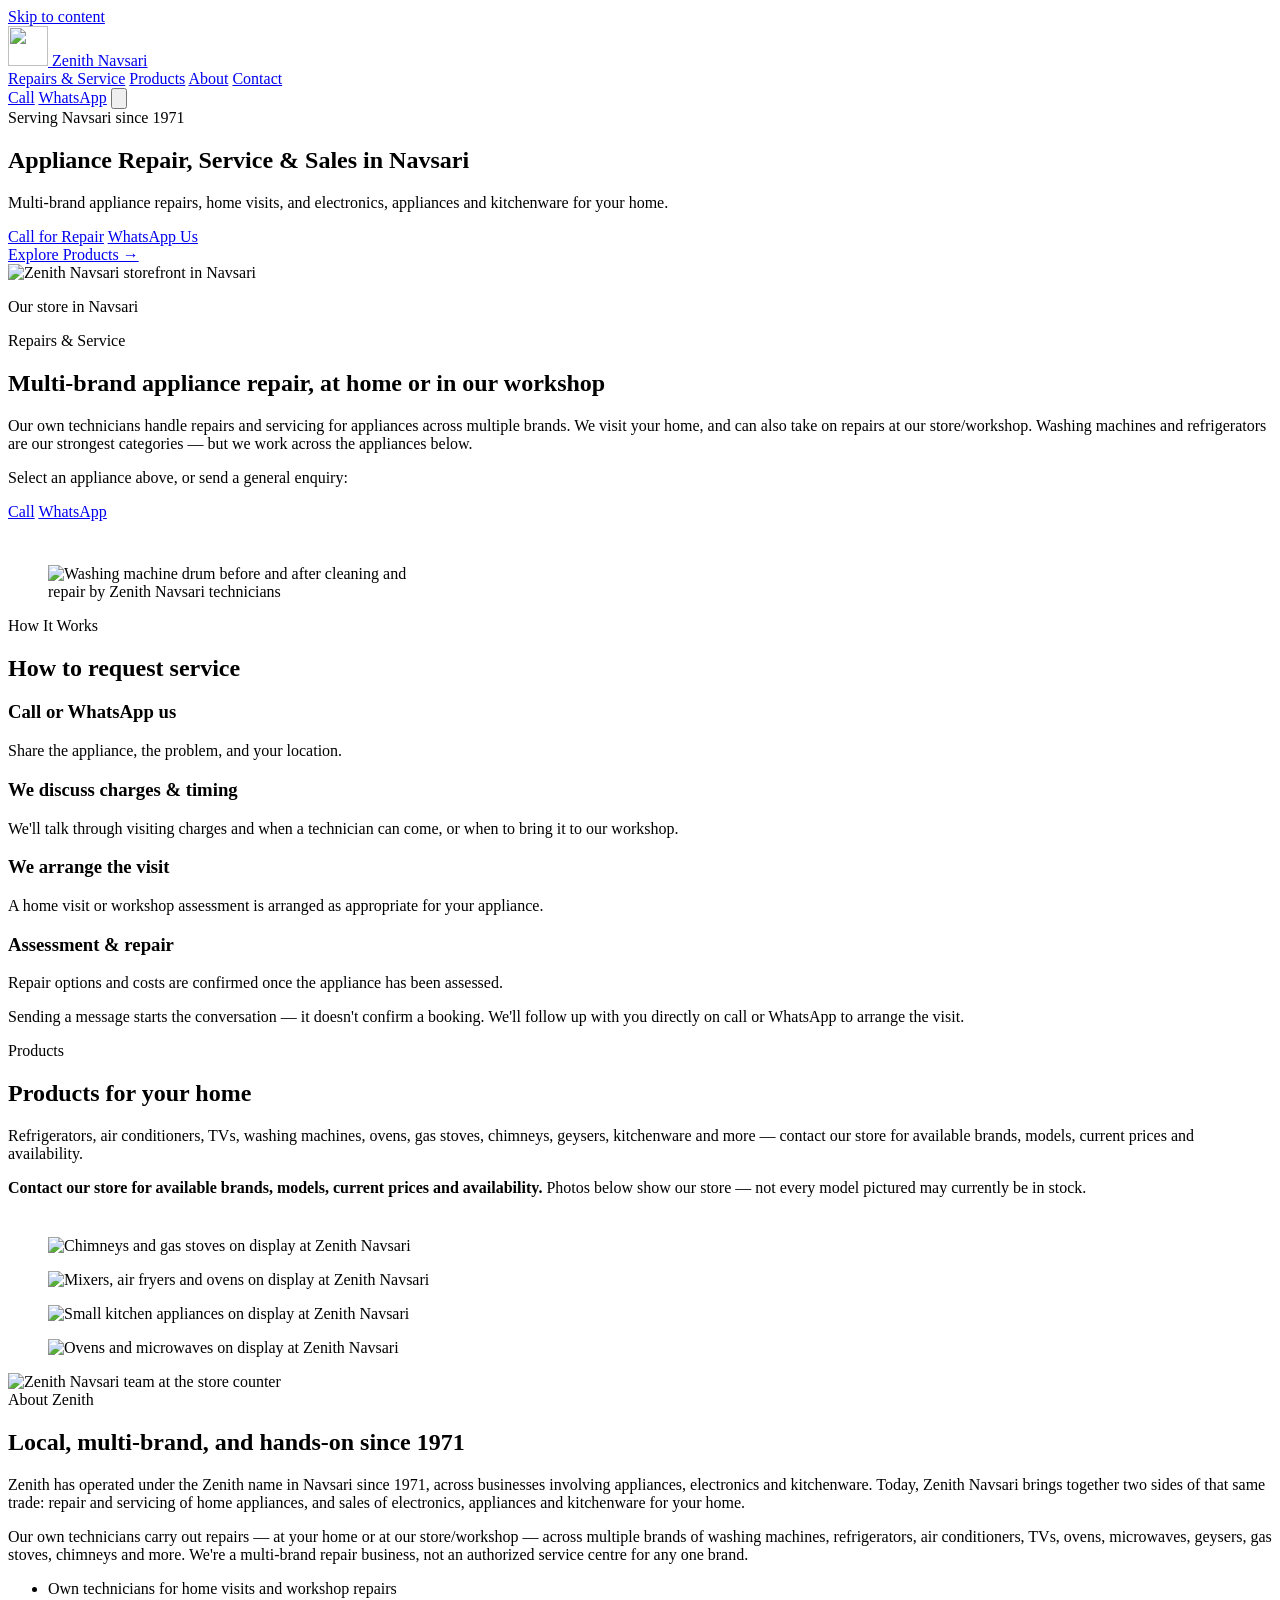
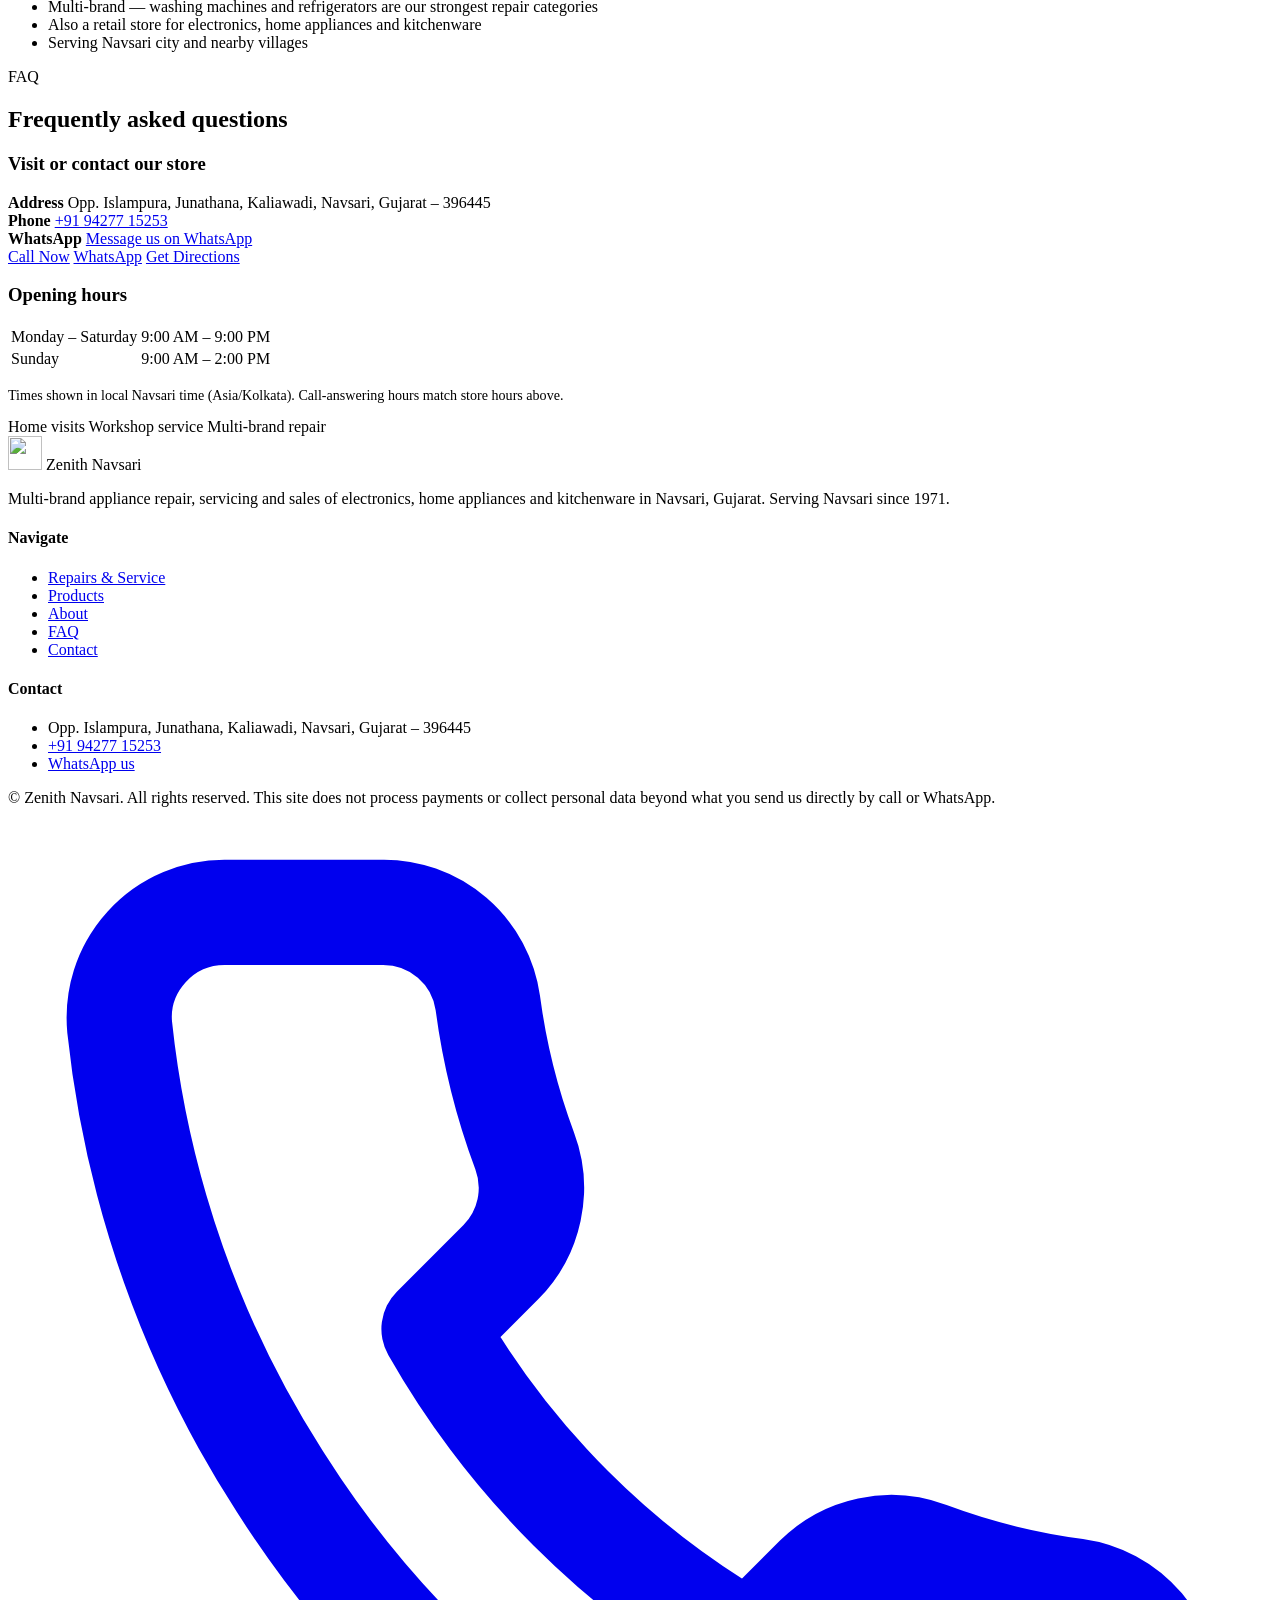
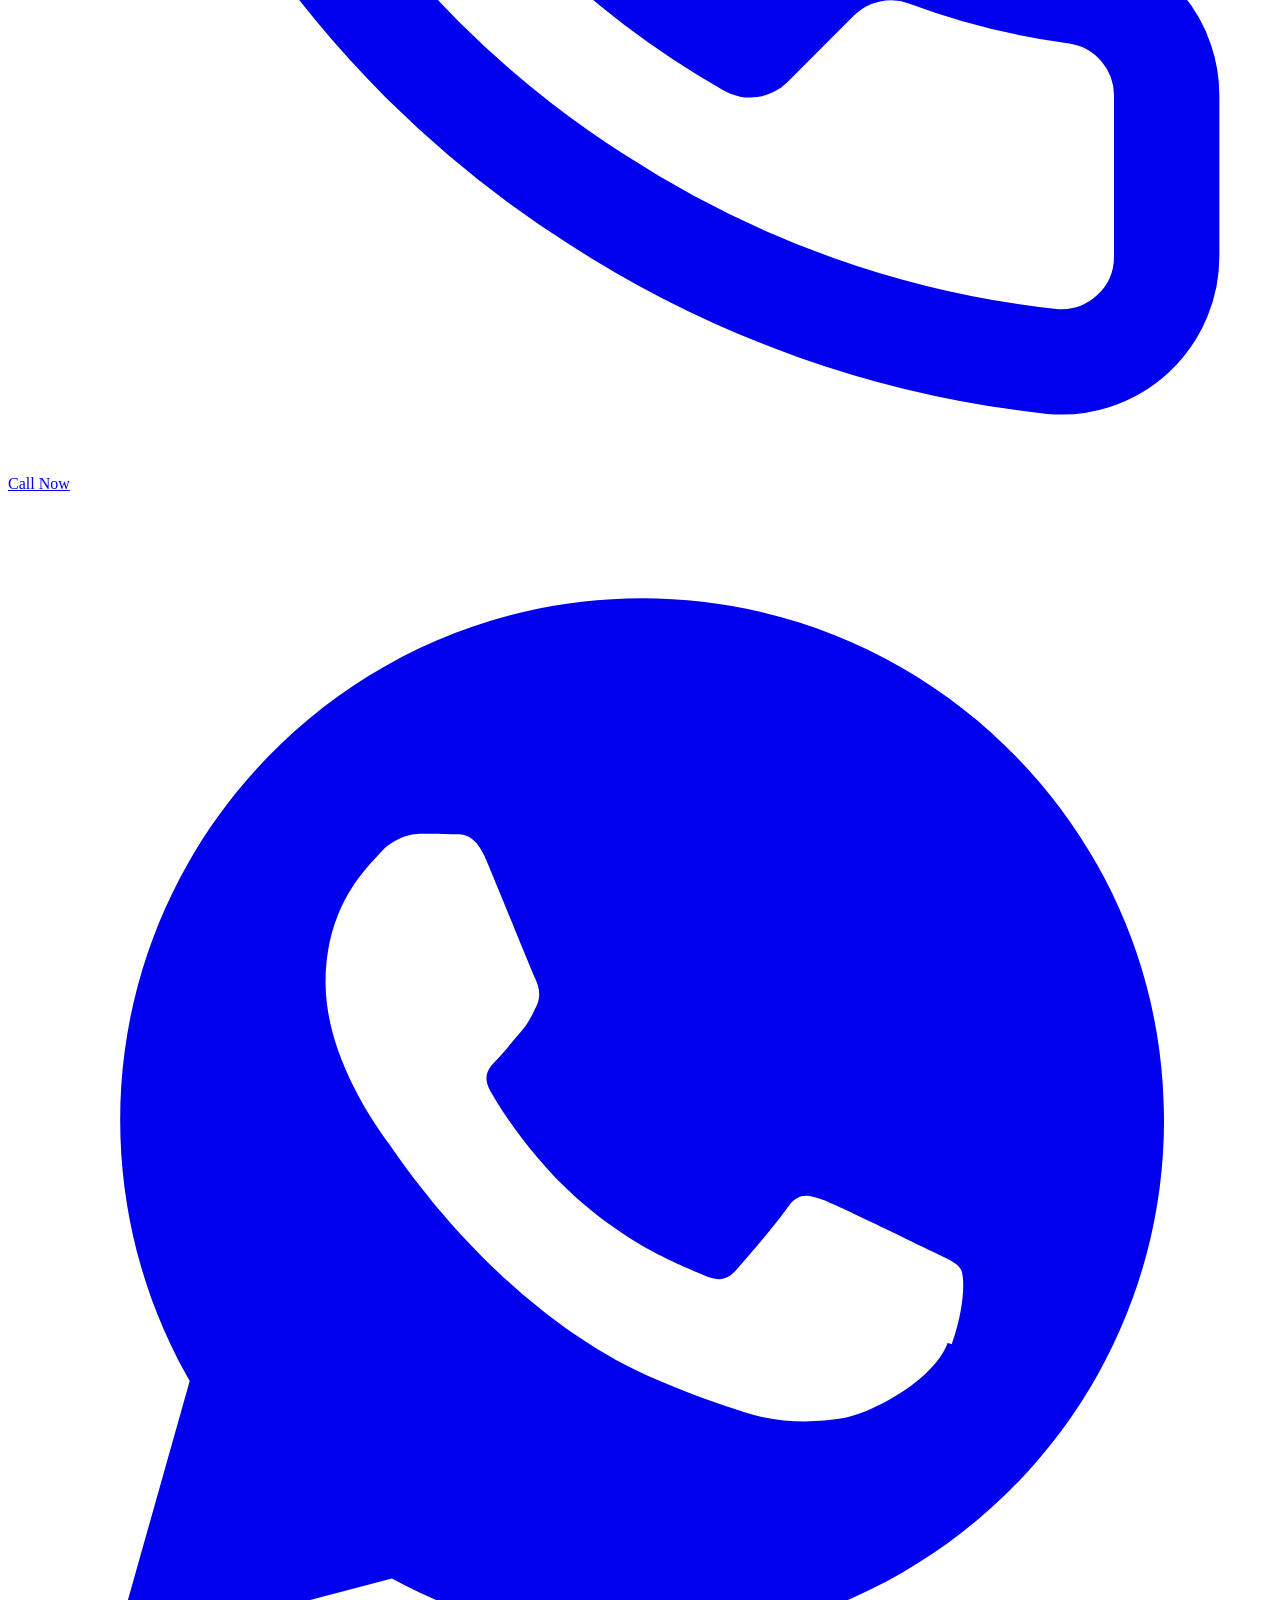
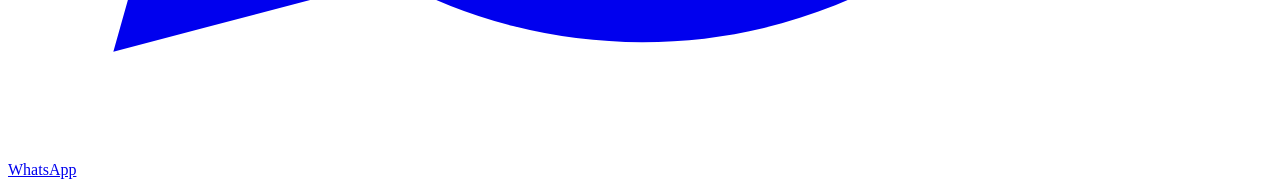
==== index.html @ eed72fb0 "Add files via upload" ====
<!doctype html>
<html lang="en">
<head>
<meta charset="UTF-8" />
<meta name="viewport" content="width=device-width, initial-scale=1" />
<title>Zenith Navsari — Appliance Repair, Service &amp; Sales in Navsari</title>
<meta name="description" content="Multi-brand appliance repair and servicing in Navsari — washing machines, refrigerators, ACs, TVs and more. Home visits and workshop service. Also selling electronics, home appliances and kitchenware. Serving Navsari since 1971." />
<meta name="theme-color" content="#2c211d" />

<!-- TODO: update to your live domain once hosted (see README) -->
<!-- <link rel="canonical" href="https://REPLACE_WITH_YOUR_DOMAIN/" /> -->

<meta property="og:type" content="business.business" />
<meta property="og:title" content="Zenith Navsari — Appliance Repair, Service & Sales in Navsari" />
<meta property="og:description" content="Multi-brand appliance repair, home visits, and electronics, appliances and kitchenware for your home. Serving Navsari since 1971." />
<meta property="og:image" content="assets/images/logo.png" />

<link rel="icon" href="assets/images/favicon.ico" sizes="any" />
<link rel="icon" href="assets/images/favicon.png" type="image/png" />
<link rel="apple-touch-icon" href="assets/images/logo-mark.png" />

<link rel="preconnect" href="https://fonts.googleapis.com" />
<link rel="preconnect" href="https://fonts.gstatic.com" crossorigin />
<link rel="stylesheet" href="assets/css/styles.css" />
</head>
<body>
<a class="skip-link" href="#main">Skip to content</a>

<!-- ============================== HEADER ============================== -->
<header class="site-header">
  <div class="wrap site-header__bar">
    <a class="brand" href="#top" aria-label="Zenith Navsari home">
      <img src="assets/images/logo-mark.png" alt="" width="40" height="40" />
      <span class="brand__name">Zenith Navsari</span>
    </a>

    <nav class="primary-nav" id="primary-nav" aria-label="Primary">
      <a href="#repairs">Repairs &amp; Service</a>
      <a href="#products">Products</a>
      <a href="#about">About</a>
      <a href="#contact">Contact</a>
    </nav>

    <div class="header-actions">
      <a class="btn btn--ghost btn--sm" data-phone-href href="tel:" data-track="header_call">Call</a>
      <a class="btn btn--wa btn--sm" data-wa-general href="#" target="_blank" rel="noopener" data-track="header_whatsapp">WhatsApp</a>
      <button class="nav-toggle" id="nav-toggle" aria-expanded="false" aria-controls="primary-nav" aria-label="Toggle menu">
        <svg viewBox="0 0 24 24" fill="none" stroke="currentColor" stroke-width="2" stroke-linecap="round"><line x1="3" y1="6" x2="21" y2="6"/><line x1="3" y1="12" x2="21" y2="12"/><line x1="3" y1="18" x2="21" y2="18"/></svg>
      </button>
    </div>
  </div>
</header>

<main id="main">

  <!-- ============================== HERO ============================== -->
  <section class="hero" id="top">
    <div class="wrap hero__grid">
      <div class="hero__copy">
        <span class="hero__heritage">Serving Navsari since 1971</span>
        <h1>Appliance Repair, Service &amp; Sales in Navsari</h1>
        <p class="hero__lead">
          Multi-brand appliance repairs, home visits, and electronics, appliances and kitchenware for your home.
        </p>
        <div class="hero__actions">
          <a class="btn btn--call" data-phone-href href="tel:" data-track="hero_call">Call for Repair</a>
          <a class="btn btn--wa" data-wa-general href="#" target="_blank" rel="noopener" data-track="hero_whatsapp">WhatsApp Us</a>
        </div>
        <a class="hero__secondary-link" href="#products">Explore Products →</a>
      </div>

      <div class="hero__media">
        <picture>
          <source srcset="assets/images/shop-exterior.webp" type="image/webp" />
          <img src="assets/images/shop-exterior.jpg" alt="Zenith Navsari storefront in Navsari" width="1080" height="1350" loading="eager" decoding="async" />
        </picture>
        <p class="hero__media-caption">Our store in Navsari</p>
      </div>
    </div>
  </section>

  <!-- ======================= REPAIR & SERVICE ======================= -->
  <section class="section" id="repairs">
    <div class="wrap">
      <div class="section-head">
        <span class="eyebrow-label">Repairs &amp; Service</span>
        <h2>Multi-brand appliance repair, at home or in our workshop</h2>
        <p>
          Our own technicians handle repairs and servicing for appliances across multiple brands. We visit your home,
          and can also take on repairs at our store/workshop. Washing machines and refrigerators are our strongest
          categories — but we work across the appliances below.
        </p>
      </div>

      <div class="ticket-grid" id="repair-grid" role="radiogroup" aria-label="Select an appliance">
        <!-- Populated by main.js from REPAIR_CATEGORIES -->
      </div>

      <div class="repair-cta">
        <p class="repair-cta__hint" id="repair-cta-hint">Select an appliance above, or send a general enquiry:</p>
        <div class="repair-cta__actions">
          <a id="repair-call" class="btn btn--dark" data-phone-href href="tel:" data-track="repair_call">Call</a>
          <a id="repair-wa" class="btn btn--wa" href="#" target="_blank" rel="noopener" data-track="repair_whatsapp">WhatsApp</a>
        </div>
      </div>

      <div class="gallery-strip" style="margin-top: 2.75rem; grid-template-columns: 1fr; max-width: 460px;">
        <figure class="ar-4-5">
          <picture>
            <source srcset="assets/images/repair-washing-machine-drum.webp" type="image/webp" />
            <img src="assets/images/repair-washing-machine-drum.jpg" alt="Washing machine drum before and after cleaning and repair by Zenith Navsari technicians" loading="lazy" decoding="async" />
          </picture>
        </figure>
      </div>
    </div>
  </section>

  <!-- ======================= HOW TO REQUEST SERVICE ======================= -->
  <section class="section section--tight" id="how-it-works">
    <div class="wrap">
      <div class="section-head">
        <span class="eyebrow-label">How It Works</span>
        <h2>How to request service</h2>
      </div>

      <div class="steps">
        <div class="step">
          <h3>Call or WhatsApp us</h3>
          <p>Share the appliance, the problem, and your location.</p>
        </div>
        <div class="step">
          <h3>We discuss charges &amp; timing</h3>
          <p>We'll talk through visiting charges and when a technician can come, or when to bring it to our workshop.</p>
        </div>
        <div class="step">
          <h3>We arrange the visit</h3>
          <p>A home visit or workshop assessment is arranged as appropriate for your appliance.</p>
        </div>
        <div class="step">
          <h3>Assessment &amp; repair</h3>
          <p>Repair options and costs are confirmed once the appliance has been assessed.</p>
        </div>
      </div>

      <p class="steps-note">
        Sending a message starts the conversation — it doesn't confirm a booking. We'll follow up with you directly on
        call or WhatsApp to arrange the visit.
      </p>
    </div>
  </section>

  <!-- ============================== PRODUCTS ============================== -->
  <section class="section" id="products" style="background: var(--paper-alt);">
    <div class="wrap">
      <div class="section-head">
        <span class="eyebrow-label">Products</span>
        <h2>Products for your home</h2>
        <p>
          Refrigerators, air conditioners, TVs, washing machines, ovens, gas stoves, chimneys, geysers, kitchenware
          and more — contact our store for available brands, models, current prices and availability.
        </p>
      </div>

      <div class="product-grid" id="product-grid">
        <!-- Populated by main.js from PRODUCT_CATEGORIES -->
      </div>

      <p class="products-note">
        <strong>Contact our store for available brands, models, current prices and availability.</strong>
        Photos below show our store — not every model pictured may currently be in stock.
      </p>

      <div class="gallery-strip" style="margin-top: 2.5rem;">
        <figure class="ar-3-4">
          <picture>
            <source srcset="assets/images/shop-chimneys-stoves.webp" type="image/webp" />
            <img src="assets/images/shop-chimneys-stoves.jpg" alt="Chimneys and gas stoves on display at Zenith Navsari" loading="lazy" decoding="async" />
          </picture>
        </figure>
        <figure class="ar-3-4">
          <picture>
            <source srcset="assets/images/shop-kitchen-appliances-1.webp" type="image/webp" />
            <img src="assets/images/shop-kitchen-appliances-1.jpg" alt="Mixers, air fryers and ovens on display at Zenith Navsari" loading="lazy" decoding="async" />
          </picture>
        </figure>
        <figure class="ar-4-3">
          <picture>
            <source srcset="assets/images/shop-kitchen-appliances-2.webp" type="image/webp" />
            <img src="assets/images/shop-kitchen-appliances-2.jpg" alt="Small kitchen appliances on display at Zenith Navsari" loading="lazy" decoding="async" />
          </picture>
        </figure>
        <figure class="ar-3-4">
          <picture>
            <source srcset="assets/images/shop-ovens-microwaves.webp" type="image/webp" />
            <img src="assets/images/shop-ovens-microwaves.jpg" alt="Ovens and microwaves on display at Zenith Navsari" loading="lazy" decoding="async" />
          </picture>
        </figure>
      </div>
    </div>
  </section>

  <!-- ============================== ABOUT ============================== -->
  <section class="section" id="about">
    <div class="wrap about-grid">
      <div class="about-media">
        <picture>
          <source srcset="assets/images/team-customer-3.webp" type="image/webp" />
          <img src="assets/images/team-customer-3.jpg" alt="Zenith Navsari team at the store counter" loading="lazy" decoding="async" />
        </picture>
      </div>

      <div class="about-copy">
        <span class="eyebrow-label">About Zenith</span>
        <h2>Local, multi-brand, and hands-on since 1971</h2>
        <p>
          Zenith has operated under the Zenith name in Navsari since 1971, across businesses involving appliances,
          electronics and kitchenware. Today, Zenith Navsari brings together two sides of that same trade: repair
          and servicing of home appliances, and sales of electronics, appliances and kitchenware for your home.
        </p>
        <p>
          Our own technicians carry out repairs — at your home or at our store/workshop — across multiple brands of
          washing machines, refrigerators, air conditioners, TVs, ovens, microwaves, geysers, gas stoves, chimneys
          and more. We're a multi-brand repair business, not an authorized service centre for any one brand.
        </p>
        <ul class="about-facts">
          <li>Own technicians for home visits and workshop repairs</li>
          <li>Multi-brand — washing machines and refrigerators are our strongest repair categories</li>
          <li>Also a retail store for electronics, home appliances and kitchenware</li>
          <li>Serving Navsari city and nearby villages</li>
        </ul>
      </div>
    </div>
  </section>

  <!-- ============================== FAQ ============================== -->
  <section class="section section--tight" id="faq" style="background: var(--paper-alt);">
    <div class="wrap">
      <div class="section-head">
        <span class="eyebrow-label">FAQ</span>
        <h2>Frequently asked questions</h2>
      </div>
      <div class="faq-list" id="faq-list">
        <!-- Populated by main.js from FAQS -->
      </div>
    </div>
  </section>

  <!-- ============================== CONTACT ============================== -->
  <section class="section" id="contact">
    <div class="wrap contact-grid">
      <div class="contact-card">
        <h3>Visit or contact our store</h3>

        <div class="contact-line">
          <div>
            <strong>Address</strong>
            <span data-address>Opp. Islampura, Junathana, Kaliawadi, Navsari, Gujarat – 396445</span>
          </div>
        </div>
        <div class="contact-line">
          <div>
            <strong>Phone</strong>
            <a data-phone-href href="tel:" data-phone-display data-track="contact_call">+91 94277 15253</a>
          </div>
        </div>
        <div class="contact-line">
          <div>
            <strong>WhatsApp</strong>
            <a data-wa-general href="#" target="_blank" rel="noopener" data-track="contact_whatsapp">Message us on WhatsApp</a>
          </div>
        </div>

        <div class="contact-card__actions">
          <a class="btn btn--call" data-phone-href href="tel:" data-track="contact_call_btn">Call Now</a>
          <a class="btn btn--wa" data-wa-general href="#" target="_blank" rel="noopener" data-track="contact_wa_btn">WhatsApp</a>
          <a class="btn btn--ghost" data-maps-link href="#" target="_blank" rel="noopener" data-track="contact_directions">Get Directions</a>
        </div>
      </div>

      <div class="contact-card">
        <h3>Opening hours</h3>
        <table class="hours-table">
          <tbody>
            <tr><td>Monday – Saturday</td><td>9:00 AM – 9:00 PM</td></tr>
            <tr><td>Sunday</td><td>9:00 AM – 2:00 PM</td></tr>
          </tbody>
        </table>
        <p style="margin-top: 1rem; font-size: 0.88rem; color: var(--ink-soft);">
          Times shown in local Navsari time (Asia/Kolkata). Call-answering hours match store hours above.
        </p>
        <div class="badge-row">
          <span class="badge">Home visits</span>
          <span class="badge">Workshop service</span>
          <span class="badge">Multi-brand repair</span>
        </div>
      </div>
    </div>
  </section>

</main>

<!-- ============================== FOOTER ============================== -->
<footer class="site-footer">
  <div class="wrap footer-grid">
    <div>
      <div class="footer-brand">
        <img src="assets/images/logo-mark.png" alt="" width="34" height="34" />
        <span>Zenith Navsari</span>
      </div>
      <p>Multi-brand appliance repair, servicing and sales of electronics, home appliances and kitchenware in Navsari, Gujarat. Serving Navsari since 1971.</p>
    </div>

    <div>
      <h4>Navigate</h4>
      <ul class="footer-links">
        <li><a href="#repairs">Repairs &amp; Service</a></li>
        <li><a href="#products">Products</a></li>
        <li><a href="#about">About</a></li>
        <li><a href="#faq">FAQ</a></li>
        <li><a href="#contact">Contact</a></li>
      </ul>
    </div>

    <div>
      <h4>Contact</h4>
      <ul class="footer-links">
        <li><span data-address>Opp. Islampura, Junathana, Kaliawadi, Navsari, Gujarat – 396445</span></li>
        <li><a data-phone-href href="tel:" data-phone-display>+91 94277 15253</a></li>
        <li><a data-wa-general href="#" target="_blank" rel="noopener">WhatsApp us</a></li>
      </ul>
    </div>
  </div>

  <div class="wrap footer-bottom">
    <span>© <span id="year"></span> Zenith Navsari. All rights reserved.</span>
    <span>This site does not process payments or collect personal data beyond what you send us directly by call or WhatsApp.</span>
  </div>
</footer>

<!-- ============================== STICKY MOBILE BAR ============================== -->
<div class="sticky-bar" aria-label="Quick contact">
  <a class="sticky-bar__call" data-phone-href href="tel:" data-track="sticky_call">
    <svg viewBox="0 0 24 24" fill="none" stroke="currentColor" stroke-width="2" stroke-linecap="round" stroke-linejoin="round" aria-hidden="true"><path d="M22 16.92v3a2 2 0 0 1-2.18 2 19.79 19.79 0 0 1-8.63-3.07 19.5 19.5 0 0 1-6-6 19.79 19.79 0 0 1-3.07-8.67A2 2 0 0 1 4.11 2h3a2 2 0 0 1 2 1.72c.127.96.361 1.903.7 2.81a2 2 0 0 1-.45 2.11L8.09 9.91a16 16 0 0 0 6 6l1.27-1.27a2 2 0 0 1 2.11-.45c.907.339 1.85.573 2.81.7A2 2 0 0 1 22 16.92z"/></svg>
    Call Now
  </a>
  <a class="sticky-bar__wa" data-wa-general href="#" target="_blank" rel="noopener" data-track="sticky_whatsapp">
    <svg viewBox="0 0 24 24" fill="currentColor" aria-hidden="true"><path d="M12.04 2C6.58 2 2.13 6.45 2.13 11.91c0 1.75.46 3.45 1.32 4.95L2 22l5.29-1.39a9.9 9.9 0 0 0 4.75 1.21h.01c5.46 0 9.9-4.45 9.9-9.91C21.96 6.45 17.5 2 12.04 2Zm5.8 14.14c-.25.7-1.45 1.34-2 1.43-.51.08-1.16.11-1.87-.12-.43-.14-.98-.32-1.69-.63-2.97-1.28-4.9-4.27-5.05-4.47-.15-.2-1.2-1.6-1.2-3.05 0-1.45.76-2.16 1.03-2.46.27-.3.59-.37.79-.37.2 0 .4 0 .57.01.18.01.43-.07.67.51.25.6.85 2.08.92 2.23.07.15.12.33.02.53-.1.2-.15.32-.3.49-.15.17-.31.38-.44.51-.15.15-.3.31-.13.61.17.3.76 1.25 1.63 2.02 1.12.99 2.06 1.3 2.37 1.45.31.15.49.13.67-.08.18-.2.76-.88.97-1.18.2-.3.4-.25.67-.15.27.1 1.75.82 2.05.97.3.15.5.22.57.35.08.13.08.72-.17 1.42Z"/></svg>
    WhatsApp
  </a>
</div>

<script src="assets/js/site-config.js"></script>
<script src="assets/js/main.js"></script>
</body>
</html>
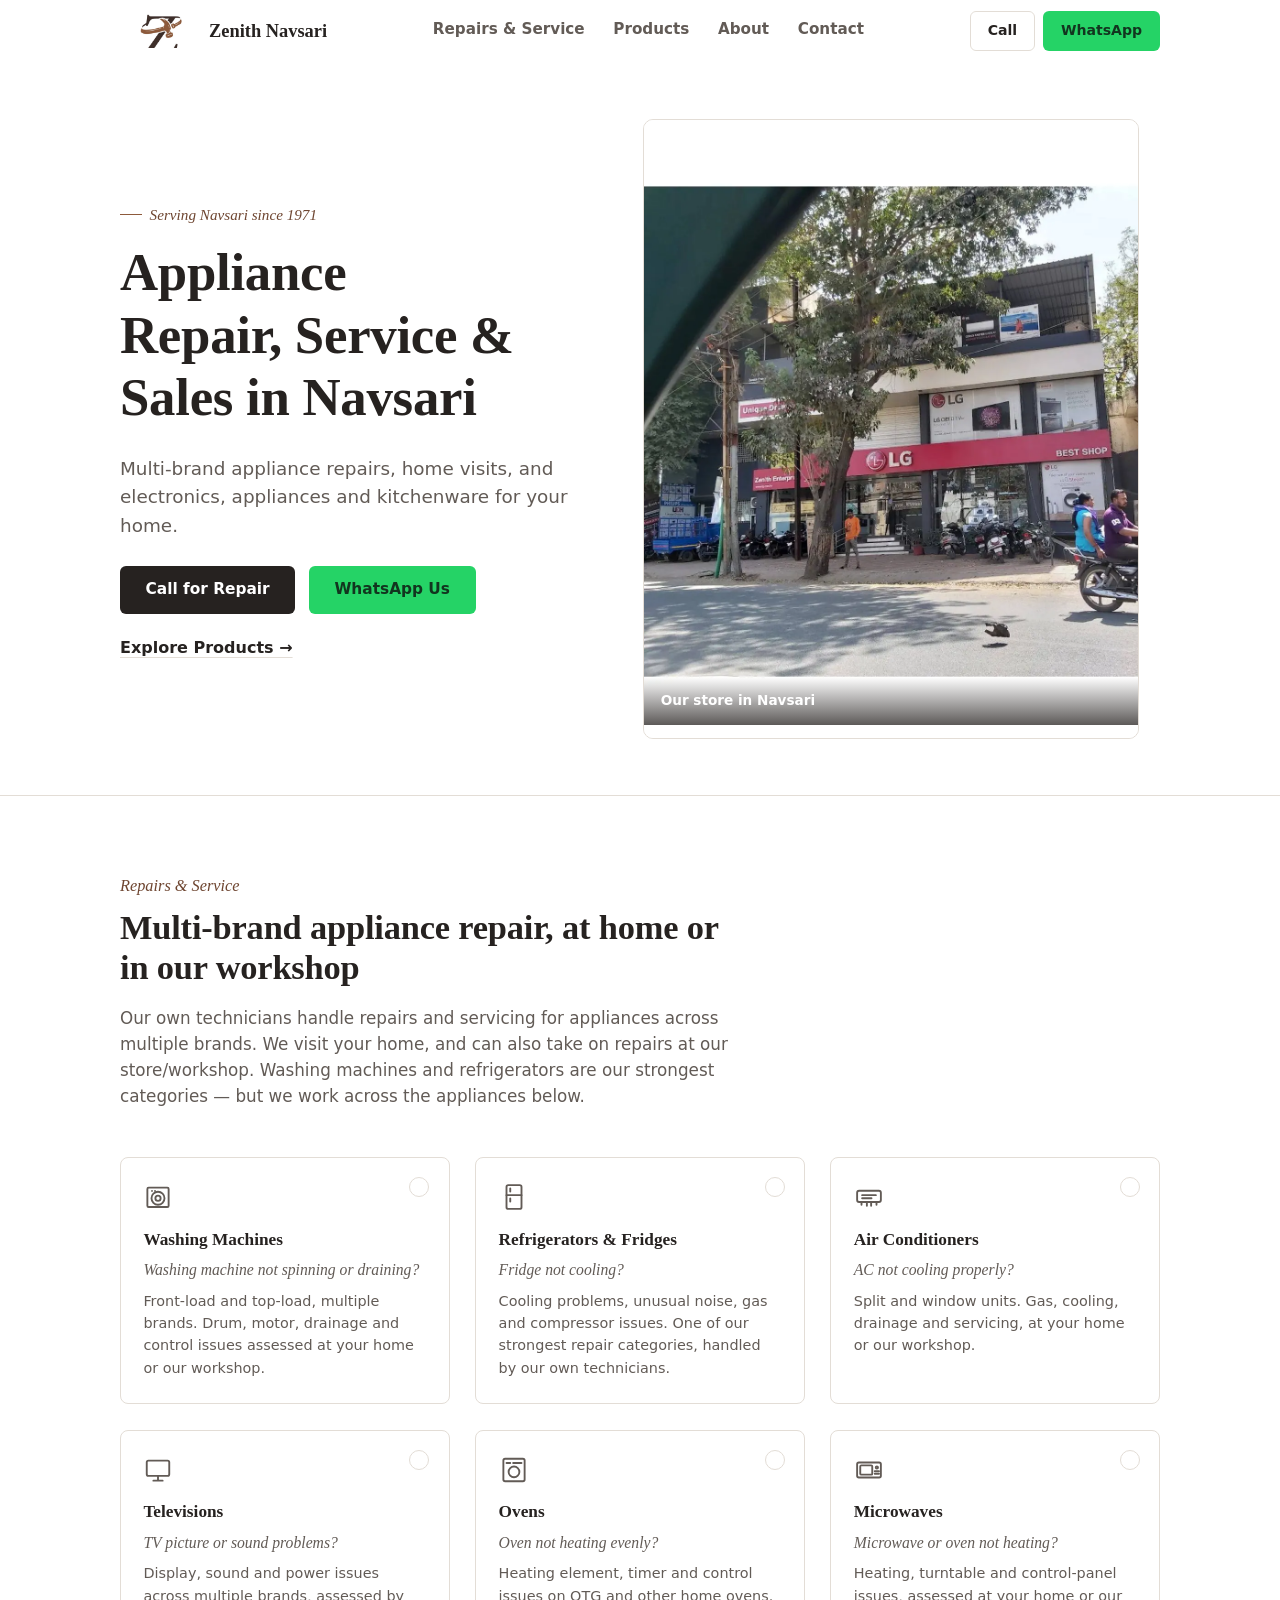
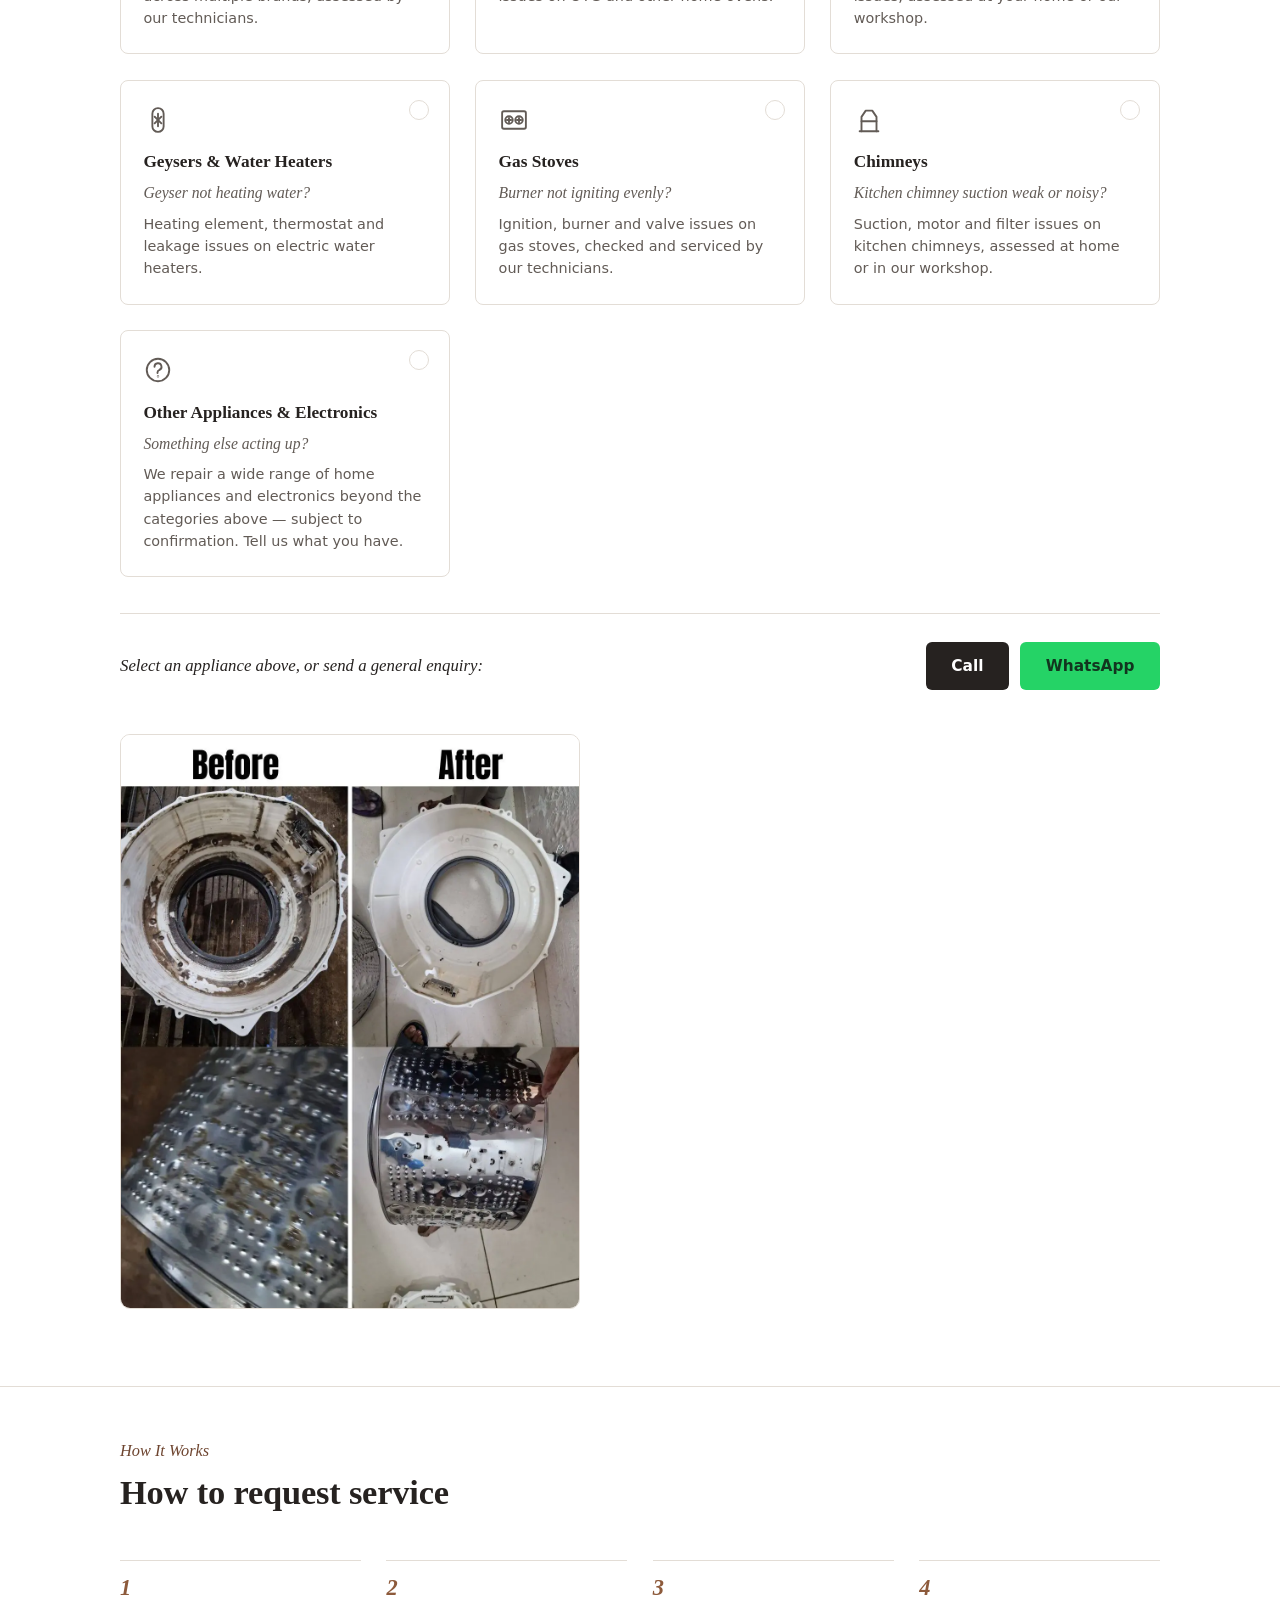
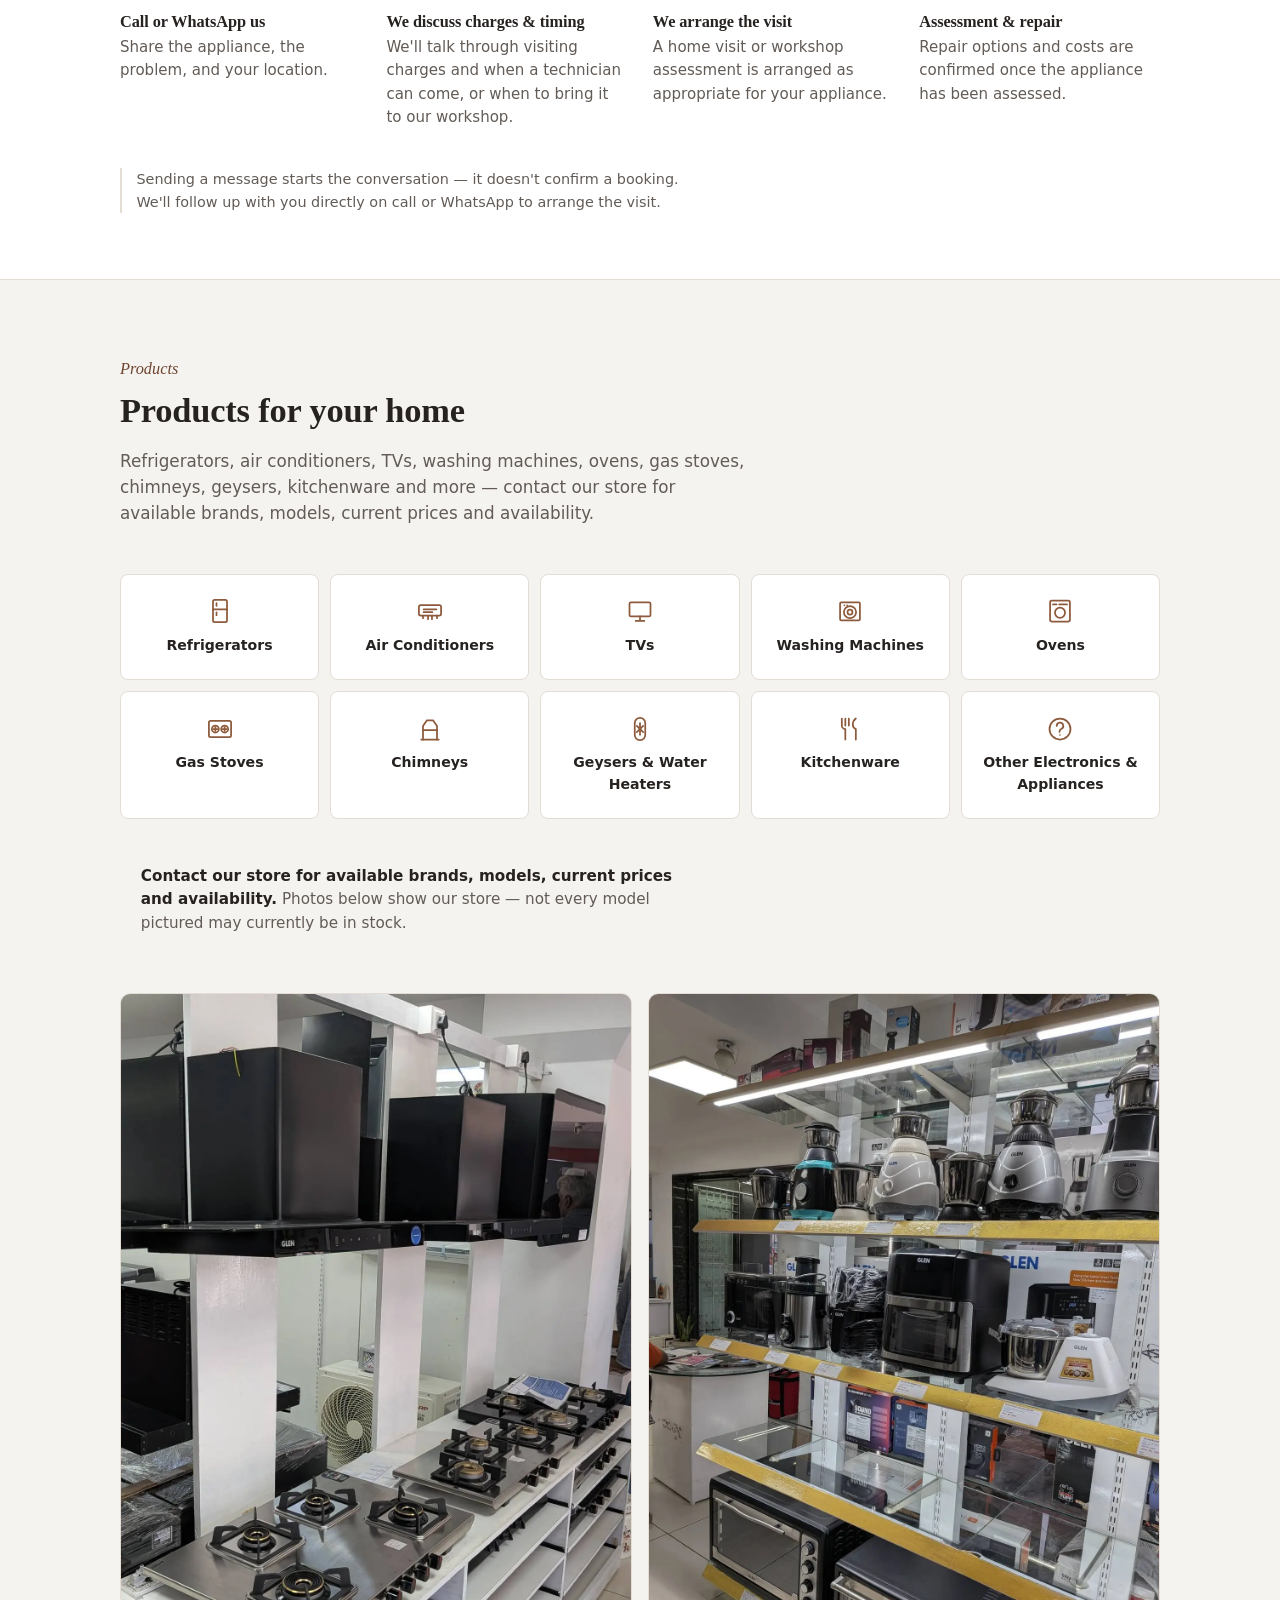
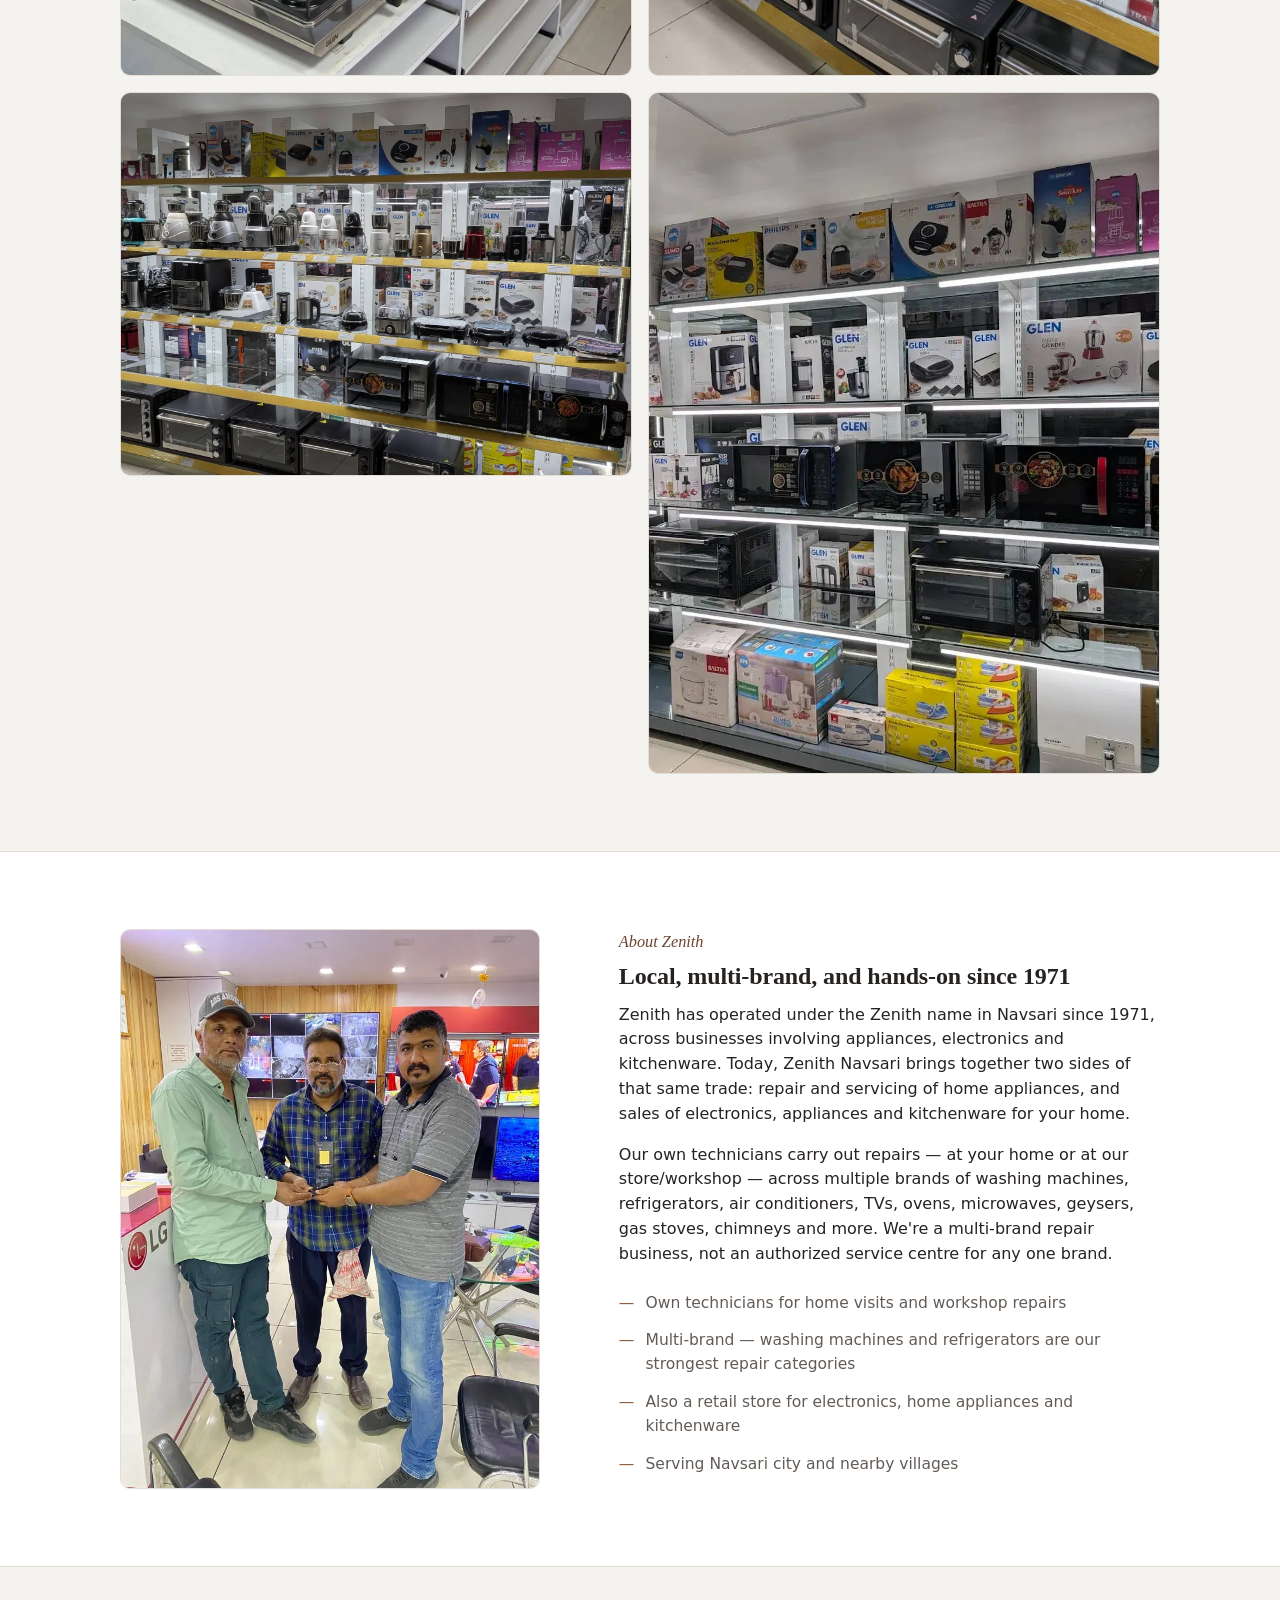
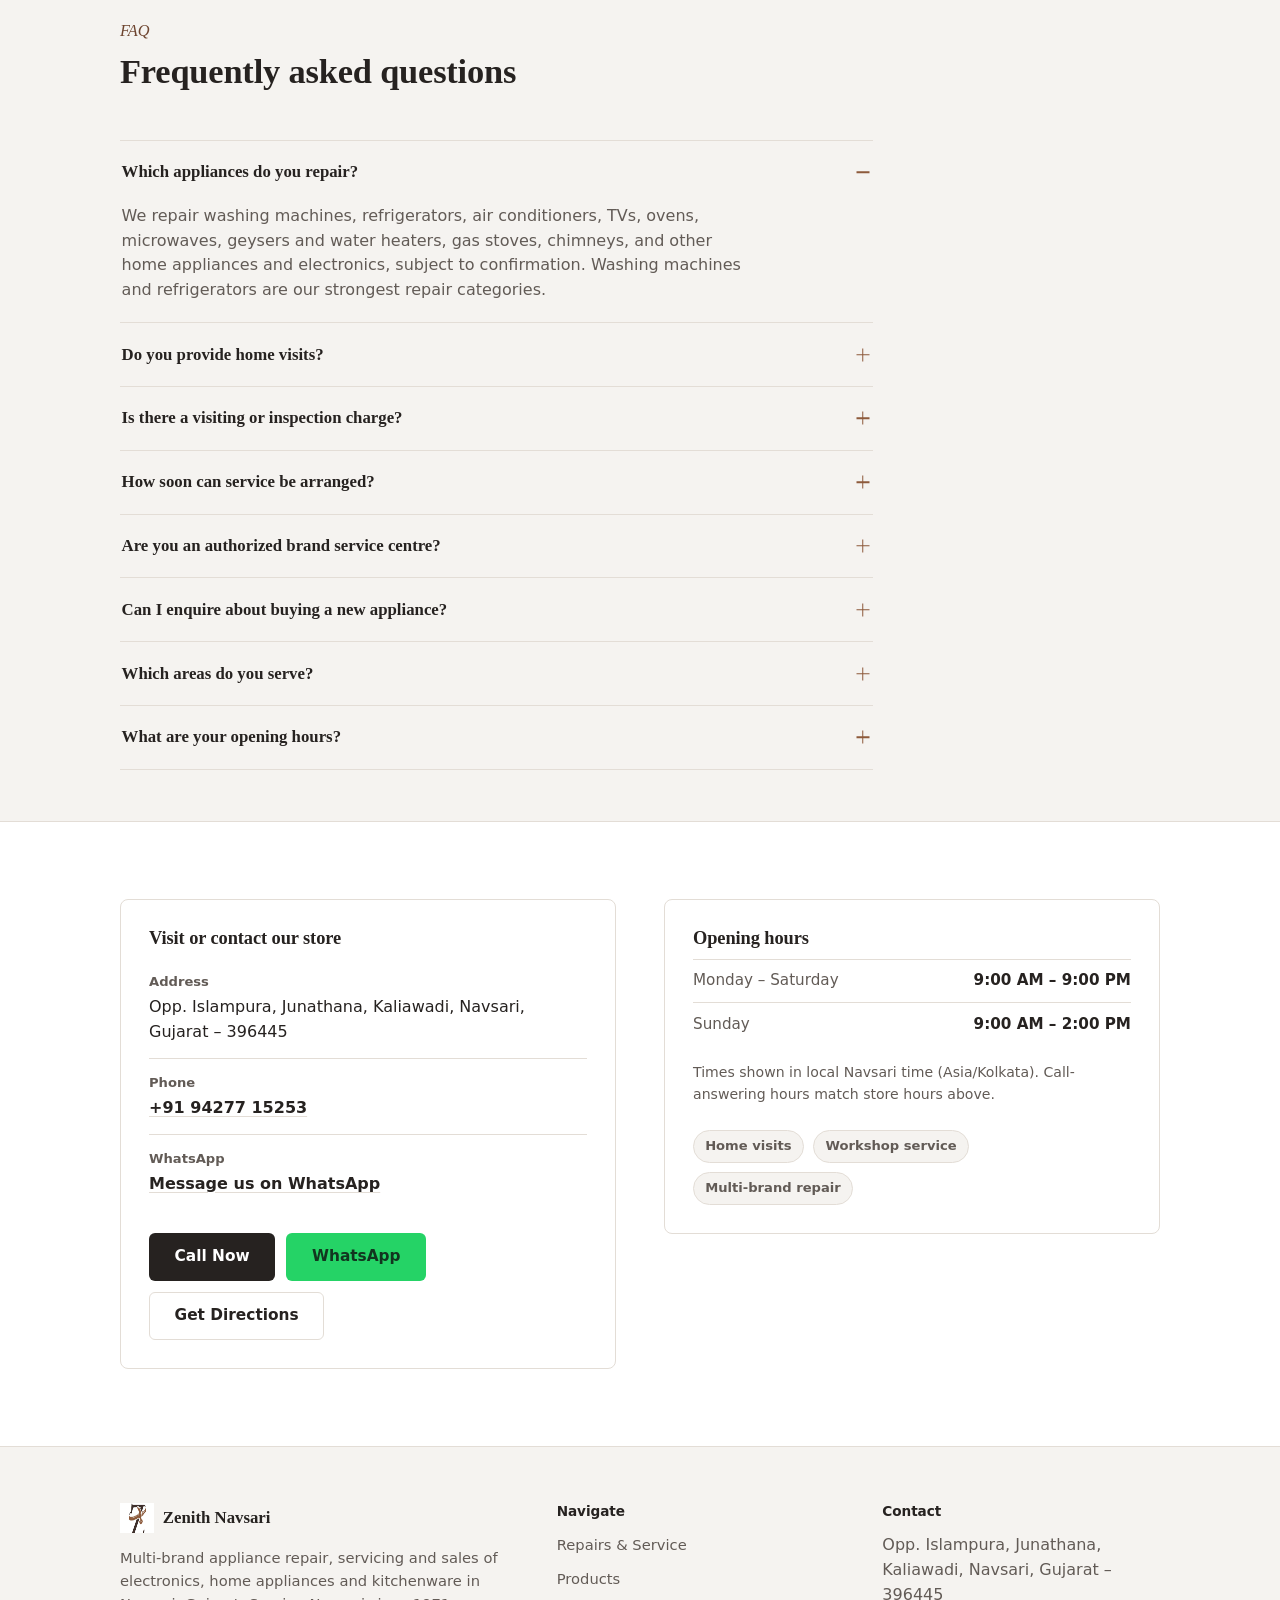
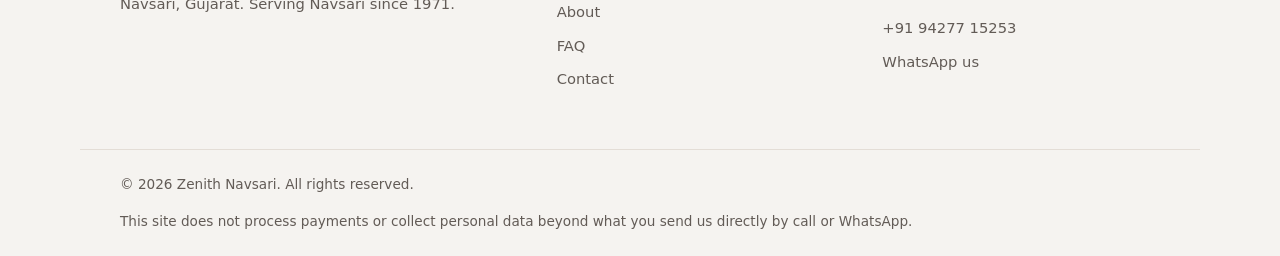
==== commit 7465ecb6: "Fix site assets, contact fallbacks and launch metadata" ====
--- a/index.html
+++ b/index.html
@@ -8,12 +8,13 @@
 <meta name="theme-color" content="#2c211d" />
 
 <!-- TODO: update to your live domain once hosted (see README) -->
-<!-- <link rel="canonical" href="https://REPLACE_WITH_YOUR_DOMAIN/" /> -->
+<link rel="canonical" href="https://zenith-navsari.aakiflok52-al.chatgpt.site/" />
+<meta property="og:url" content="https://zenith-navsari.aakiflok52-al.chatgpt.site/" />
 
 <meta property="og:type" content="business.business" />
 <meta property="og:title" content="Zenith Navsari — Appliance Repair, Service & Sales in Navsari" />
 <meta property="og:description" content="Multi-brand appliance repair, home visits, and electronics, appliances and kitchenware for your home. Serving Navsari since 1971." />
-<meta property="og:image" content="assets/images/logo.png" />
+<meta property="og:image" content="https://zenith-navsari.aakiflok52-al.chatgpt.site/assets/images/logo.png" />
 
 <link rel="icon" href="assets/images/favicon.ico" sizes="any" />
 <link rel="icon" href="assets/images/favicon.png" type="image/png" />
@@ -42,8 +43,8 @@
     </nav>
 
     <div class="header-actions">
-      <a class="btn btn--ghost btn--sm" data-phone-href href="tel:" data-track="header_call">Call</a>
-      <a class="btn btn--wa btn--sm" data-wa-general href="#" target="_blank" rel="noopener" data-track="header_whatsapp">WhatsApp</a>
+      <a class="btn btn--ghost btn--sm" data-phone-href href="tel:+919427715253" data-track="header_call">Call</a>
+      <a class="btn btn--wa btn--sm" data-wa-general href="https://wa.me/919427715253" target="_blank" rel="noopener" data-track="header_whatsapp">WhatsApp</a>
       <button class="nav-toggle" id="nav-toggle" aria-expanded="false" aria-controls="primary-nav" aria-label="Toggle menu">
         <svg viewBox="0 0 24 24" fill="none" stroke="currentColor" stroke-width="2" stroke-linecap="round"><line x1="3" y1="6" x2="21" y2="6"/><line x1="3" y1="12" x2="21" y2="12"/><line x1="3" y1="18" x2="21" y2="18"/></svg>
       </button>
@@ -63,8 +64,8 @@
           Multi-brand appliance repairs, home visits, and electronics, appliances and kitchenware for your home.
         </p>
         <div class="hero__actions">
-          <a class="btn btn--call" data-phone-href href="tel:" data-track="hero_call">Call for Repair</a>
-          <a class="btn btn--wa" data-wa-general href="#" target="_blank" rel="noopener" data-track="hero_whatsapp">WhatsApp Us</a>
+          <a class="btn btn--call" data-phone-href href="tel:+919427715253" data-track="hero_call">Call for Repair</a>
+          <a class="btn btn--wa" data-wa-general href="https://wa.me/919427715253" target="_blank" rel="noopener" data-track="hero_whatsapp">WhatsApp Us</a>
         </div>
         <a class="hero__secondary-link" href="#products">Explore Products →</a>
       </div>
@@ -97,10 +98,10 @@
       </div>
 
       <div class="repair-cta">
-        <p class="repair-cta__hint" id="repair-cta-hint">Select an appliance above, or send a general enquiry:</p>
+        <p class="repair-cta__hint" id="repair-cta-hint" aria-live="polite">Select an appliance above, or send a general enquiry:</p>
         <div class="repair-cta__actions">
-          <a id="repair-call" class="btn btn--dark" data-phone-href href="tel:" data-track="repair_call">Call</a>
-          <a id="repair-wa" class="btn btn--wa" href="#" target="_blank" rel="noopener" data-track="repair_whatsapp">WhatsApp</a>
+          <a id="repair-call" class="btn btn--dark" data-phone-href href="tel:+919427715253" data-track="repair_call">Call</a>
+          <a id="repair-wa" class="btn btn--wa" href="https://wa.me/919427715253" target="_blank" rel="noopener" data-track="repair_whatsapp">WhatsApp</a>
         </div>
       </div>
 
@@ -260,20 +261,20 @@
         <div class="contact-line">
           <div>
             <strong>Phone</strong>
-            <a data-phone-href href="tel:" data-phone-display data-track="contact_call">+91 94277 15253</a>
+            <a data-phone-href href="tel:+919427715253" data-phone-display data-track="contact_call">+91 94277 15253</a>
           </div>
         </div>
         <div class="contact-line">
           <div>
             <strong>WhatsApp</strong>
-            <a data-wa-general href="#" target="_blank" rel="noopener" data-track="contact_whatsapp">Message us on WhatsApp</a>
+            <a data-wa-general href="https://wa.me/919427715253" target="_blank" rel="noopener" data-track="contact_whatsapp">Message us on WhatsApp</a>
           </div>
         </div>
 
         <div class="contact-card__actions">
-          <a class="btn btn--call" data-phone-href href="tel:" data-track="contact_call_btn">Call Now</a>
-          <a class="btn btn--wa" data-wa-general href="#" target="_blank" rel="noopener" data-track="contact_wa_btn">WhatsApp</a>
-          <a class="btn btn--ghost" data-maps-link href="#" target="_blank" rel="noopener" data-track="contact_directions">Get Directions</a>
+          <a class="btn btn--call" data-phone-href href="tel:+919427715253" data-track="contact_call_btn">Call Now</a>
+          <a class="btn btn--wa" data-wa-general href="https://wa.me/919427715253" target="_blank" rel="noopener" data-track="contact_wa_btn">WhatsApp</a>
+          <a class="btn btn--ghost" data-maps-link href="https://share.google/sqLTxxwGvnfLqPRpV" target="_blank" rel="noopener" data-track="contact_directions">Get Directions</a>
         </div>
       </div>
 
@@ -281,8 +282,8 @@
         <h3>Opening hours</h3>
         <table class="hours-table">
           <tbody>
-            <tr><td>Monday – Saturday</td><td>9:00 AM – 9:00 PM</td></tr>
-            <tr><td>Sunday</td><td>9:00 AM – 2:00 PM</td></tr>
+            <tr><td data-hours="weekdayLabel">Monday – Saturday</td><td data-hours="weekdayTime">9:00 AM – 9:00 PM</td></tr>
+            <tr><td data-hours="sundayLabel">Sunday</td><td data-hours="sundayTime">9:00 AM – 2:00 PM</td></tr>
           </tbody>
         </table>
         <p style="margin-top: 1rem; font-size: 0.88rem; color: var(--ink-soft);">
@@ -325,8 +326,8 @@
       <h4>Contact</h4>
       <ul class="footer-links">
         <li><span data-address>Opp. Islampura, Junathana, Kaliawadi, Navsari, Gujarat – 396445</span></li>
-        <li><a data-phone-href href="tel:" data-phone-display>+91 94277 15253</a></li>
-        <li><a data-wa-general href="#" target="_blank" rel="noopener">WhatsApp us</a></li>
+        <li><a data-phone-href href="tel:+919427715253" data-phone-display>+91 94277 15253</a></li>
+        <li><a data-wa-general href="https://wa.me/919427715253" target="_blank" rel="noopener">WhatsApp us</a></li>
       </ul>
     </div>
   </div>
@@ -339,11 +340,11 @@
 
 <!-- ============================== STICKY MOBILE BAR ============================== -->
 <div class="sticky-bar" aria-label="Quick contact">
-  <a class="sticky-bar__call" data-phone-href href="tel:" data-track="sticky_call">
+  <a class="sticky-bar__call" data-phone-href href="tel:+919427715253" data-track="sticky_call">
     <svg viewBox="0 0 24 24" fill="none" stroke="currentColor" stroke-width="2" stroke-linecap="round" stroke-linejoin="round" aria-hidden="true"><path d="M22 16.92v3a2 2 0 0 1-2.18 2 19.79 19.79 0 0 1-8.63-3.07 19.5 19.5 0 0 1-6-6 19.79 19.79 0 0 1-3.07-8.67A2 2 0 0 1 4.11 2h3a2 2 0 0 1 2 1.72c.127.96.361 1.903.7 2.81a2 2 0 0 1-.45 2.11L8.09 9.91a16 16 0 0 0 6 6l1.27-1.27a2 2 0 0 1 2.11-.45c.907.339 1.85.573 2.81.7A2 2 0 0 1 22 16.92z"/></svg>
     Call Now
   </a>
-  <a class="sticky-bar__wa" data-wa-general href="#" target="_blank" rel="noopener" data-track="sticky_whatsapp">
+  <a class="sticky-bar__wa" data-wa-general href="https://wa.me/919427715253" target="_blank" rel="noopener" data-track="sticky_whatsapp">
     <svg viewBox="0 0 24 24" fill="currentColor" aria-hidden="true"><path d="M12.04 2C6.58 2 2.13 6.45 2.13 11.91c0 1.75.46 3.45 1.32 4.95L2 22l5.29-1.39a9.9 9.9 0 0 0 4.75 1.21h.01c5.46 0 9.9-4.45 9.9-9.91C21.96 6.45 17.5 2 12.04 2Zm5.8 14.14c-.25.7-1.45 1.34-2 1.43-.51.08-1.16.11-1.87-.12-.43-.14-.98-.32-1.69-.63-2.97-1.28-4.9-4.27-5.05-4.47-.15-.2-1.2-1.6-1.2-3.05 0-1.45.76-2.16 1.03-2.46.27-.3.59-.37.79-.37.2 0 .4 0 .57.01.18.01.43-.07.67.51.25.6.85 2.08.92 2.23.07.15.12.33.02.53-.1.2-.15.32-.3.49-.15.17-.31.38-.44.51-.15.15-.3.31-.13.61.17.3.76 1.25 1.63 2.02 1.12.99 2.06 1.3 2.37 1.45.31.15.49.13.67-.08.18-.2.76-.88.97-1.18.2-.3.4-.25.67-.15.27.1 1.75.82 2.05.97.3.15.5.22.57.35.08.13.08.72-.17 1.42Z"/></svg>
     WhatsApp
   </a>
--- a/assets/css/styles.css
+++ b/assets/css/styles.css
@@ -0,0 +1,1030 @@
+/* ==========================================================================
+   ZENITH NAVSARI — STYLES
+   Editorial, neutral palette drawn from the client logo (espresso + copper).
+   ========================================================================== */
+
+@import url("https://fonts.googleapis.com/css2?family=Source+Serif+4:opsz,wght@8..60,500;8..60,600;8..60,700&family=Source+Sans+3:wght@400;500;600;700&display=swap");
+
+:root {
+  /* Color — neutral, warm-grey, restrained copper accent */
+  --ink: #262220;
+  --ink-soft: #625b56;
+  --ink-faint: #9c948d;
+  --copper: #8d5a3b;
+  --copper-dark: #6e4530;
+  --paper: #ffffff;
+  --paper-alt: #f5f3f0;
+  --line: #e3ddd6;
+  --whatsapp: #25d366;
+  --whatsapp-dark: #1da851;
+  --focus: #2f7dd1;
+
+  /* Type */
+  --font-display: "Source Serif 4", Georgia, "Times New Roman", serif;
+  --font-body: "Source Sans 3", "Segoe UI", system-ui, sans-serif;
+
+  /* Layout */
+  --content-width: 1120px;
+  --gap: clamp(1rem, 2vw, 1.75rem);
+  --radius: 8px;
+  --sticky-bar-height: 64px;
+}
+
+/* ---------- Reset ---------- */
+*,
+*::before,
+*::after {
+  box-sizing: border-box;
+}
+
+html {
+  scroll-behavior: auto;
+  -webkit-text-size-adjust: 100%;
+}
+
+body {
+  margin: 0;
+  font-family: var(--font-body);
+  color: var(--ink);
+  background: var(--paper);
+  line-height: 1.55;
+  font-size: 16px;
+}
+
+img {
+  max-width: 100%;
+  display: block;
+}
+
+a {
+  color: inherit;
+}
+
+h1,
+h2,
+h3,
+h4 {
+  font-family: var(--font-display);
+  line-height: 1.18;
+  margin: 0 0 0.5em;
+  font-weight: 600;
+  letter-spacing: -0.005em;
+}
+
+p {
+  margin: 0 0 1em;
+  max-width: 62ch;
+}
+
+ul {
+  margin: 0;
+  padding: 0;
+  list-style: none;
+}
+
+button {
+  font: inherit;
+}
+
+/* Visible keyboard focus everywhere */
+a:focus-visible,
+button:focus-visible,
+summary:focus-visible,
+label:focus-within,
+[tabindex]:focus-visible {
+  outline: 3px solid var(--focus);
+  outline-offset: 3px;
+  border-radius: 4px;
+}
+
+@media (prefers-reduced-motion: reduce) {
+  * {
+    animation-duration: 0.001ms !important;
+    animation-iteration-count: 1 !important;
+    transition-duration: 0.001ms !important;
+    scroll-behavior: auto !important;
+  }
+}
+
+.skip-link {
+  position: absolute;
+  left: -999px;
+  top: 0;
+  background: var(--ink);
+  color: var(--paper);
+  padding: 0.75em 1.25em;
+  z-index: 200;
+  border-radius: 0 0 6px 0;
+}
+.skip-link:focus {
+  left: 0;
+}
+
+/* ---------- Layout helpers ---------- */
+.wrap {
+  width: 100%;
+  max-width: var(--content-width);
+  margin-inline: auto;
+  padding-inline: clamp(1.25rem, 4vw, 2.5rem);
+}
+
+.section {
+  padding-block: clamp(3rem, 6vw, 5.5rem);
+  border-top: 1px solid var(--line);
+}
+
+.section--tight {
+  padding-block: clamp(2.25rem, 4vw, 3.5rem);
+}
+
+.section-head {
+  max-width: 62ch;
+  margin-bottom: clamp(2rem, 4vw, 3rem);
+}
+
+.eyebrow-label {
+  display: block;
+  font-family: var(--font-display);
+  font-style: italic;
+  font-size: 1.02rem;
+  font-weight: 500;
+  color: var(--copper-dark);
+  margin-bottom: 0.5em;
+}
+
+.section-head h2 {
+  font-size: clamp(1.55rem, 2.8vw, 2.15rem);
+  color: var(--ink);
+}
+
+.section-head p {
+  color: var(--ink-soft);
+  font-size: 1.05rem;
+}
+
+/* ---------- Buttons ---------- */
+.btn {
+  display: inline-flex;
+  align-items: center;
+  justify-content: center;
+  gap: 0.5em;
+  font-family: var(--font-body);
+  font-weight: 700;
+  font-size: 0.96rem;
+  padding: 0.85em 1.6em;
+  border-radius: 6px;
+  text-decoration: none;
+  border: 1.5px solid transparent;
+  cursor: pointer;
+  transition: opacity 0.15s ease, background-color 0.15s ease, border-color 0.15s ease;
+  min-height: 48px;
+  line-height: 1.1;
+}
+.btn:hover {
+  opacity: 0.88;
+}
+.btn--sm {
+  padding: 0.6em 1.2em;
+  font-size: 0.88rem;
+  min-height: 40px;
+}
+
+.btn--dark {
+  background: var(--ink);
+  color: var(--paper);
+}
+
+.btn--call {
+  background: var(--ink);
+  color: var(--paper);
+}
+
+.btn--wa {
+  background: var(--whatsapp);
+  color: var(--paper);
+}
+.btn--wa:hover {
+  background: var(--whatsapp-dark);
+  opacity: 1;
+}
+
+.btn--ghost {
+  background: transparent;
+  border-color: var(--line);
+  color: var(--ink);
+}
+.btn--ghost:hover {
+  background: var(--paper-alt);
+  opacity: 1;
+}
+
+.btn--outline-light {
+  background: transparent;
+  border-color: rgba(255, 255, 255, 0.6);
+  color: var(--paper);
+}
+.btn--outline-light:hover {
+  background: rgba(255, 255, 255, 0.12);
+}
+
+.btn[aria-disabled="true"] {
+  opacity: 0.5;
+  pointer-events: none;
+}
+
+/* ---------- Header ---------- */
+.site-header {
+  position: sticky;
+  top: 0;
+  z-index: 100;
+  background: rgba(255, 255, 255, 0.92);
+  backdrop-filter: saturate(140%) blur(6px);
+  border-bottom: 1px solid transparent;
+  transition: border-color 0.2s ease;
+}
+.site-header.is-scrolled {
+  border-color: var(--line);
+}
+
+.site-header__bar {
+  display: flex;
+  align-items: center;
+  justify-content: space-between;
+  gap: 1rem;
+  padding-block: 0.7rem;
+}
+
+.brand {
+  display: flex;
+  align-items: center;
+  gap: 0.55rem;
+  text-decoration: none;
+  flex-shrink: 0;
+}
+.brand img {
+  height: 34px;
+  width: auto;
+}
+.brand__name {
+  font-family: var(--font-display);
+  font-weight: 600;
+  font-size: 1.15rem;
+  color: var(--ink);
+}
+
+.primary-nav {
+  display: flex;
+  align-items: center;
+  gap: clamp(1rem, 2vw, 2rem);
+}
+.primary-nav a {
+  text-decoration: none;
+  font-weight: 600;
+  font-size: 0.95rem;
+  color: var(--ink-soft);
+  padding: 0.4em 0.1em;
+  border-bottom: 2px solid transparent;
+}
+.primary-nav a:hover {
+  color: var(--ink);
+  border-color: var(--copper);
+}
+
+.header-actions {
+  display: flex;
+  align-items: center;
+  gap: 0.5rem;
+}
+
+.nav-toggle {
+  display: none;
+  background: transparent;
+  border: none;
+  padding: 0.5em;
+  cursor: pointer;
+  color: var(--ink);
+}
+.nav-toggle svg {
+  width: 24px;
+  height: 24px;
+}
+
+@media (max-width: 860px) {
+  .primary-nav {
+    position: absolute;
+    top: 100%;
+    left: 0;
+    right: 0;
+    background: var(--paper);
+    flex-direction: column;
+    align-items: flex-start;
+    gap: 0;
+    padding: 0.5rem clamp(1.25rem, 4vw, 2.5rem) 1rem;
+    border-bottom: 1px solid var(--line);
+    display: none;
+  }
+  .primary-nav.is-open {
+    display: flex;
+  }
+  .primary-nav a {
+    width: 100%;
+    padding: 0.75em 0;
+    border-bottom: 1px solid var(--line);
+  }
+  .nav-toggle {
+    display: inline-flex;
+  }
+}
+
+/* ---------- Hero ---------- */
+.hero {
+  background: var(--paper);
+  overflow: hidden;
+  border-top: none;
+}
+.hero__grid {
+  display: grid;
+  grid-template-columns: 0.95fr 1.05fr;
+  gap: clamp(2rem, 5vw, 3.5rem);
+  align-items: center;
+  padding-block: clamp(2rem, 5vw, 3.5rem);
+}
+@media (max-width: 900px) {
+  .hero__grid {
+    grid-template-columns: 1fr;
+  }
+  .hero__media {
+    order: -1;
+  }
+}
+
+.hero__heritage {
+  display: inline-flex;
+  align-items: center;
+  gap: 0.5em;
+  font-family: var(--font-display);
+  font-style: italic;
+  font-size: 0.95rem;
+  color: var(--copper-dark);
+  margin-bottom: 1em;
+}
+.hero__heritage::before {
+  content: "";
+  width: 22px;
+  height: 1px;
+  background: var(--copper);
+  display: inline-block;
+}
+
+.hero h1 {
+  font-size: clamp(2.2rem, 4.4vw, 3.3rem);
+  color: var(--ink);
+  max-width: 15ch;
+}
+
+.hero__lead {
+  font-size: 1.15rem;
+  color: var(--ink-soft);
+  max-width: 46ch;
+}
+
+.hero__actions {
+  display: flex;
+  flex-wrap: wrap;
+  gap: 0.85rem;
+  margin-top: 1.6rem;
+}
+
+.hero__secondary-link {
+  display: inline-flex;
+  align-items: center;
+  gap: 0.4em;
+  margin-top: 1.4rem;
+  font-weight: 600;
+  text-decoration: underline;
+  text-decoration-color: var(--line);
+  text-underline-offset: 4px;
+  color: var(--ink);
+}
+.hero__secondary-link:hover {
+  text-decoration-color: var(--copper);
+}
+
+.hero__media {
+  position: relative;
+  border-radius: 10px;
+  overflow: hidden;
+  border: 1px solid var(--line);
+  aspect-ratio: 4 / 5;
+  max-height: 620px;
+}
+.hero__media img {
+  width: 100%;
+  height: 100%;
+  object-fit: cover;
+  object-position: center 30%;
+}
+.hero__media-caption {
+  position: absolute;
+  left: 0;
+  right: 0;
+  bottom: 0;
+  padding: 1em 1.2em;
+  background: linear-gradient(0deg, rgba(38, 34, 32, 0.75), rgba(38, 34, 32, 0));
+  color: var(--paper);
+  font-size: 0.85rem;
+  font-weight: 600;
+}
+
+@media (max-width: 900px) {
+  .hero__media {
+    aspect-ratio: 4 / 3;
+    max-height: 420px;
+  }
+}
+
+/* ---------- Repair category cards (select, then one shared CTA) ---------- */
+.ticket-grid {
+  display: grid;
+  grid-template-columns: repeat(3, 1fr);
+  gap: var(--gap);
+}
+@media (max-width: 920px) {
+  .ticket-grid {
+    grid-template-columns: repeat(2, 1fr);
+  }
+}
+@media (max-width: 620px) {
+  .ticket-grid {
+    grid-template-columns: 1fr;
+  }
+}
+
+.ticket-card {
+  display: flex;
+  flex-direction: column;
+  background: var(--paper);
+  color: var(--ink);
+  border-radius: var(--radius);
+  padding: 1.5rem 1.4rem;
+  position: relative;
+  border: 1px solid var(--line);
+  cursor: pointer;
+  transition: border-color 0.15s ease, background-color 0.15s ease;
+}
+.ticket-card:hover {
+  border-color: var(--ink-faint);
+}
+.ticket-card__radio {
+  position: absolute;
+  opacity: 0;
+  width: 1px;
+  height: 1px;
+  pointer-events: none;
+}
+.ticket-card:has(.ticket-card__radio:checked) {
+  border-color: var(--copper);
+  background: var(--paper-alt);
+}
+.ticket-card__radio:focus-visible ~ * {
+  outline: 3px solid var(--focus);
+  outline-offset: 2px;
+  border-radius: 4px;
+}
+
+.ticket-card__icon {
+  width: 30px;
+  height: 30px;
+  color: var(--ink-soft);
+  margin-bottom: 0.9rem;
+  display: block;
+}
+.ticket-card:has(.ticket-card__radio:checked) .ticket-card__icon {
+  color: var(--copper);
+}
+.ticket-card__icon svg {
+  width: 100%;
+  height: 100%;
+}
+
+.ticket-card__title {
+  font-family: var(--font-display);
+  font-weight: 600;
+  font-size: 1.08rem;
+  margin-bottom: 0.3em;
+  display: block;
+}
+.ticket-card__prompt {
+  font-family: var(--font-display);
+  font-style: italic;
+  color: var(--ink-soft);
+  margin-bottom: 0.45em;
+  font-size: 0.98rem;
+  display: block;
+}
+.ticket-card__blurb {
+  color: var(--ink-soft);
+  font-size: 0.9rem;
+  display: block;
+}
+
+.ticket-card__check {
+  position: absolute;
+  top: 1.2rem;
+  right: 1.2rem;
+  width: 20px;
+  height: 20px;
+  border-radius: 50%;
+  border: 1.5px solid var(--line);
+  background: var(--paper);
+}
+.ticket-card:has(.ticket-card__radio:checked) .ticket-card__check {
+  border-color: var(--copper);
+  background: var(--copper);
+}
+.ticket-card:has(.ticket-card__radio:checked) .ticket-card__check::after {
+  content: "";
+  position: absolute;
+  left: 6px;
+  top: 2px;
+  width: 5px;
+  height: 9px;
+  border: solid var(--paper);
+  border-width: 0 2px 2px 0;
+  transform: rotate(45deg);
+}
+
+.repair-cta {
+  margin-top: 2.25rem;
+  padding-top: 1.75rem;
+  border-top: 1px solid var(--line);
+  display: flex;
+  flex-wrap: wrap;
+  align-items: center;
+  justify-content: space-between;
+  gap: 1rem;
+}
+.repair-cta__hint {
+  font-family: var(--font-display);
+  font-style: italic;
+  font-size: 1.05rem;
+  color: var(--ink);
+  margin: 0;
+}
+.repair-cta__actions {
+  display: flex;
+  gap: 0.7rem;
+}
+
+/* ---------- How it works ---------- */
+.steps {
+  display: grid;
+  grid-template-columns: repeat(4, 1fr);
+  gap: var(--gap);
+  counter-reset: step;
+}
+@media (max-width: 780px) {
+  .steps {
+    grid-template-columns: 1fr 1fr;
+  }
+}
+@media (max-width: 480px) {
+  .steps {
+    grid-template-columns: 1fr;
+  }
+}
+.step {
+  counter-increment: step;
+  padding-top: 0.6rem;
+  border-top: 1px solid var(--line);
+}
+.step::before {
+  content: counter(step);
+  font-family: var(--font-display);
+  font-style: italic;
+  font-weight: 600;
+  font-size: 1.4rem;
+  color: var(--copper);
+  display: block;
+  margin-bottom: 0.4rem;
+}
+.step h3 {
+  font-size: 1.02rem;
+  margin-bottom: 0.3em;
+}
+.step p {
+  color: var(--ink-soft);
+  font-size: 0.94rem;
+}
+.steps-note {
+  margin-top: 1.5rem;
+  font-size: 0.9rem;
+  color: var(--ink-soft);
+  border-left: 2px solid var(--line);
+  padding-left: 0.9rem;
+}
+
+/* ---------- Product tiles (icon + name, no buttons) ---------- */
+.product-grid {
+  display: grid;
+  grid-template-columns: repeat(5, 1fr);
+  gap: 0.7rem;
+}
+@media (max-width: 920px) {
+  .product-grid {
+    grid-template-columns: repeat(3, 1fr);
+  }
+}
+@media (max-width: 560px) {
+  .product-grid {
+    grid-template-columns: repeat(2, 1fr);
+  }
+}
+
+.product-tile {
+  display: flex;
+  flex-direction: column;
+  align-items: center;
+  text-align: center;
+  gap: 0.6rem;
+  padding: 1.4rem 0.8rem;
+  border: 1px solid var(--line);
+  border-radius: var(--radius);
+  background: var(--paper);
+}
+.product-tile__icon {
+  width: 28px;
+  height: 28px;
+  color: var(--copper);
+}
+.product-tile__icon svg {
+  width: 100%;
+  height: 100%;
+}
+.product-tile__title {
+  font-size: 0.88rem;
+  font-weight: 600;
+  color: var(--ink);
+}
+
+.products-note {
+  background: var(--paper-alt);
+  border-radius: var(--radius);
+  padding: 1.1rem 1.3rem;
+  margin-top: 1.75rem;
+  font-size: 0.95rem;
+  color: var(--ink-soft);
+}
+.products-note strong {
+  color: var(--ink);
+}
+
+/* ---------- Gallery strip (real store photos, native aspect ratios) ---------- */
+.gallery-strip {
+  display: grid;
+  grid-template-columns: repeat(2, 1fr);
+  gap: 1rem;
+}
+@media (max-width: 620px) {
+  .gallery-strip {
+    grid-template-columns: 1fr;
+  }
+}
+.gallery-strip figure {
+  margin: 0;
+  border-radius: 10px;
+  overflow: hidden;
+  border: 1px solid var(--line);
+}
+.gallery-strip img {
+  width: 100%;
+  height: 100%;
+  object-fit: cover;
+}
+.ar-4-5 {
+  aspect-ratio: 4 / 5;
+}
+.ar-3-4 {
+  aspect-ratio: 3 / 4;
+}
+.ar-4-3 {
+  aspect-ratio: 4 / 3;
+}
+
+/* ---------- About ---------- */
+.about-grid {
+  display: grid;
+  grid-template-columns: 0.9fr 1.1fr;
+  gap: clamp(2rem, 5vw, 3.5rem);
+  align-items: start;
+}
+@media (max-width: 860px) {
+  .about-grid {
+    grid-template-columns: 1fr;
+  }
+}
+.about-media {
+  border-radius: 10px;
+  overflow: hidden;
+  border: 1px solid var(--line);
+  aspect-ratio: 3 / 4;
+  max-height: 560px;
+}
+.about-media img {
+  width: 100%;
+  height: 100%;
+  object-fit: cover;
+}
+.about-facts {
+  margin-top: 1.5rem;
+  display: grid;
+  gap: 0.85rem;
+}
+.about-facts li {
+  display: flex;
+  gap: 0.7rem;
+  align-items: baseline;
+  font-size: 0.97rem;
+  color: var(--ink-soft);
+}
+.about-facts li::before {
+  content: "—";
+  flex-shrink: 0;
+  color: var(--copper);
+}
+
+/* ---------- FAQ ---------- */
+.faq-list {
+  display: grid;
+  gap: 0;
+  max-width: 74ch;
+  border-top: 1px solid var(--line);
+}
+.faq-item {
+  border-bottom: 1px solid var(--line);
+  padding: 0;
+}
+.faq-item__q {
+  cursor: pointer;
+  list-style: none;
+  display: flex;
+  align-items: center;
+  justify-content: space-between;
+  gap: 1rem;
+  padding: 1.15rem 0.1rem;
+  font-family: var(--font-display);
+  font-weight: 600;
+  font-size: 1.05rem;
+}
+.faq-item__q::-webkit-details-marker {
+  display: none;
+}
+.faq-item__icon {
+  flex-shrink: 0;
+  width: 18px;
+  height: 18px;
+  position: relative;
+}
+.faq-item__icon::before,
+.faq-item__icon::after {
+  content: "";
+  position: absolute;
+  background: var(--copper);
+  top: 50%;
+  left: 50%;
+  transform: translate(-50%, -50%);
+}
+.faq-item__icon::before {
+  width: 13px;
+  height: 1.5px;
+}
+.faq-item__icon::after {
+  width: 1.5px;
+  height: 13px;
+  transition: transform 0.15s ease;
+}
+.faq-item[open] .faq-item__icon::after {
+  transform: translate(-50%, -50%) rotate(90deg) scaleY(0);
+}
+.faq-item__a {
+  padding: 0 0.1rem 1.2rem;
+  color: var(--ink-soft);
+}
+.faq-item__a p {
+  margin: 0;
+}
+
+/* ---------- Contact section ---------- */
+.contact-grid {
+  display: grid;
+  grid-template-columns: 1fr 1fr;
+  gap: clamp(2rem, 5vw, 3rem);
+  align-items: start;
+}
+@media (max-width: 860px) {
+  .contact-grid {
+    grid-template-columns: 1fr;
+  }
+}
+.contact-card {
+  background: var(--paper);
+  border: 1px solid var(--line);
+  border-radius: var(--radius);
+  padding: 1.75rem;
+}
+.contact-card h3 {
+  font-size: 1.15rem;
+}
+.contact-line {
+  display: flex;
+  gap: 0.8rem;
+  align-items: flex-start;
+  padding: 0.85rem 0;
+  border-top: 1px solid var(--line);
+}
+.contact-line:first-of-type {
+  border-top: none;
+}
+.contact-line strong {
+  display: block;
+  font-size: 0.82rem;
+  color: var(--ink-soft);
+  margin-bottom: 0.2em;
+  font-weight: 600;
+}
+.contact-line a {
+  text-decoration: underline;
+  text-decoration-color: var(--line);
+  text-underline-offset: 3px;
+  font-weight: 600;
+}
+.contact-card__actions {
+  display: flex;
+  flex-wrap: wrap;
+  gap: 0.7rem;
+  margin-top: 1.4rem;
+}
+
+.hours-table {
+  width: 100%;
+  border-collapse: collapse;
+  font-size: 0.95rem;
+}
+.hours-table td {
+  padding: 0.6rem 0;
+  border-top: 1px solid var(--line);
+}
+.hours-table td:first-child {
+  color: var(--ink-soft);
+}
+.hours-table td:last-child {
+  text-align: right;
+  font-weight: 600;
+}
+
+/* ---------- Footer ---------- */
+.site-footer {
+  background: var(--paper-alt);
+  color: var(--ink-soft);
+  padding-block: clamp(2.5rem, 5vw, 3.5rem) 1.5rem;
+  border-top: 1px solid var(--line);
+}
+.footer-grid {
+  display: grid;
+  grid-template-columns: 1.4fr 1fr 1fr;
+  gap: clamp(2rem, 4vw, 3rem);
+}
+@media (max-width: 780px) {
+  .footer-grid {
+    grid-template-columns: 1fr 1fr;
+  }
+}
+@media (max-width: 520px) {
+  .footer-grid {
+    grid-template-columns: 1fr;
+  }
+}
+.footer-brand {
+  display: flex;
+  align-items: center;
+  gap: 0.55rem;
+  margin-bottom: 0.9rem;
+}
+.footer-brand img {
+  height: 30px;
+}
+.footer-brand span {
+  font-family: var(--font-display);
+  font-weight: 600;
+  color: var(--ink);
+  font-size: 1.05rem;
+}
+.site-footer h4 {
+  font-family: var(--font-body);
+  font-weight: 700;
+  font-size: 0.85rem;
+  color: var(--ink);
+  margin-bottom: 0.9rem;
+}
+.site-footer p {
+  color: var(--ink-soft);
+  font-size: 0.92rem;
+}
+.footer-links li {
+  margin-bottom: 0.55rem;
+}
+.footer-links a {
+  color: var(--ink-soft);
+  text-decoration: none;
+  font-size: 0.92rem;
+}
+.footer-links a:hover {
+  color: var(--copper-dark);
+}
+.footer-bottom {
+  margin-top: clamp(2rem, 4vw, 3rem);
+  padding-top: 1.5rem;
+  border-top: 1px solid var(--line);
+  display: flex;
+  flex-wrap: wrap;
+  gap: 1rem;
+  justify-content: space-between;
+  font-size: 0.85rem;
+  color: var(--ink-faint);
+}
+
+/* ---------- Sticky mobile action bar ---------- */
+.sticky-bar {
+  display: none;
+}
+@media (max-width: 720px) {
+  .sticky-bar {
+    display: flex;
+    position: fixed;
+    left: 0;
+    right: 0;
+    bottom: 0;
+    z-index: 150;
+    height: var(--sticky-bar-height);
+    padding-bottom: env(safe-area-inset-bottom, 0);
+    background: var(--paper);
+    border-top: 1px solid var(--line);
+    box-shadow: 0 -6px 18px rgba(38, 34, 32, 0.1);
+  }
+  .sticky-bar a {
+    flex: 1;
+    display: flex;
+    align-items: center;
+    justify-content: center;
+    gap: 0.5em;
+    font-weight: 700;
+    font-size: 0.95rem;
+    text-decoration: none;
+    color: var(--paper);
+  }
+  .sticky-bar a.sticky-bar__call {
+    background: var(--ink);
+  }
+  .sticky-bar a.sticky-bar__wa {
+    background: var(--whatsapp);
+  }
+  .sticky-bar svg {
+    width: 20px;
+    height: 20px;
+  }
+  body {
+    padding-bottom: calc(var(--sticky-bar-height) + env(safe-area-inset-bottom, 0));
+  }
+}
+
+/* ---------- Misc ---------- */
+.badge-row {
+  display: flex;
+  flex-wrap: wrap;
+  gap: 0.6rem;
+  margin-top: 1.5rem;
+}
+.badge {
+  font-size: 0.82rem;
+  font-weight: 600;
+  color: var(--ink-soft);
+  background: var(--paper-alt);
+  border: 1px solid var(--line);
+  padding: 0.4em 0.85em;
+  border-radius: 999px;
+}
+
+/* Launch accessibility and small-screen fixes */
+html { scroll-padding-top: 6rem; }
+.btn--wa, .sticky-bar a.sticky-bar__wa { color: #12351f; }
+.footer-bottom { color: var(--ink-soft); }
+.hero__media picture, .gallery-strip picture, .about-media picture { display: block; height: 100%; }
+@media (max-width: 540px) {
+ .site-header__bar { flex-wrap: wrap; gap: .5rem; }
+ .brand { flex: 1; }
+ .header-actions .btn { display: none; }
+ .nav-toggle { min-width: 44px; min-height: 44px; }
+ .contact-card { padding: 1.1rem; min-width: 0; }
+ .hours-table td { overflow-wrap: anywhere; }
+}
+@media (max-width: 720px) { .sticky-bar { height: calc(var(--sticky-bar-height) + env(safe-area-inset-bottom, 0px)); } }
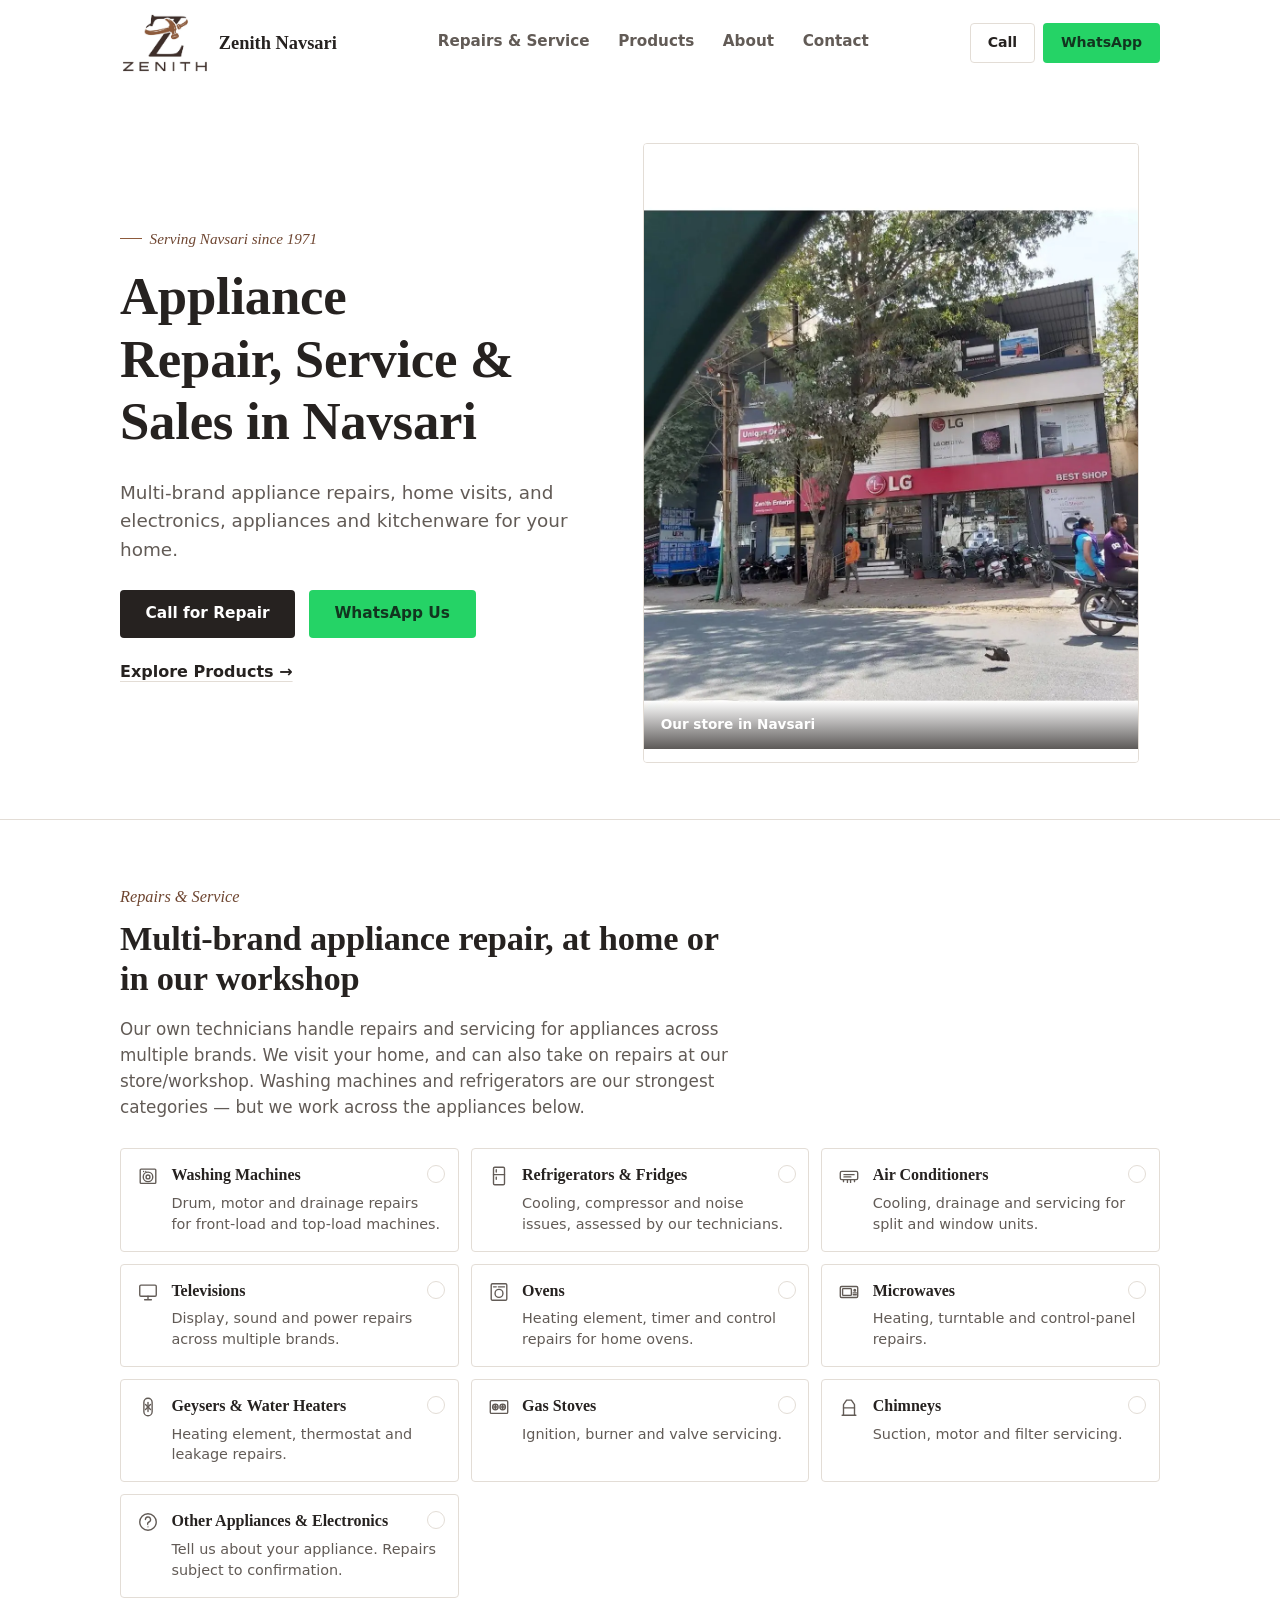
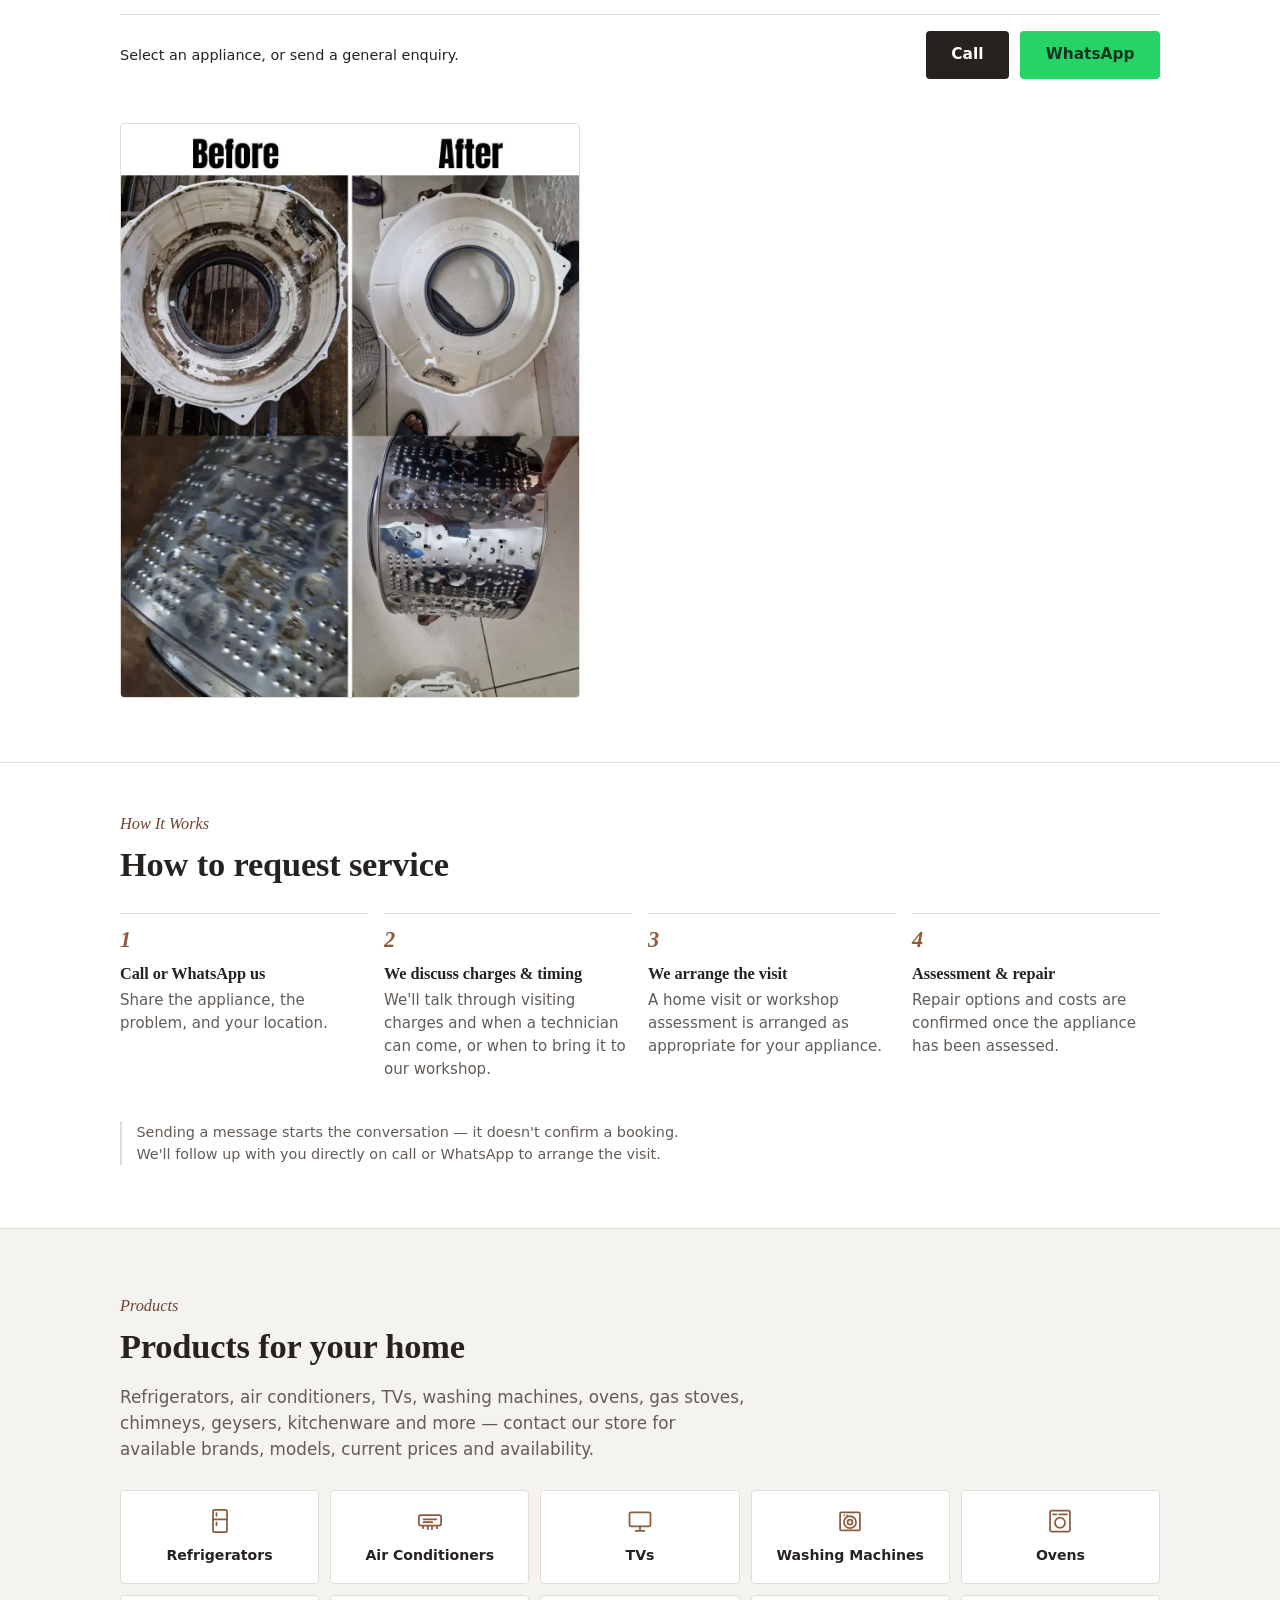
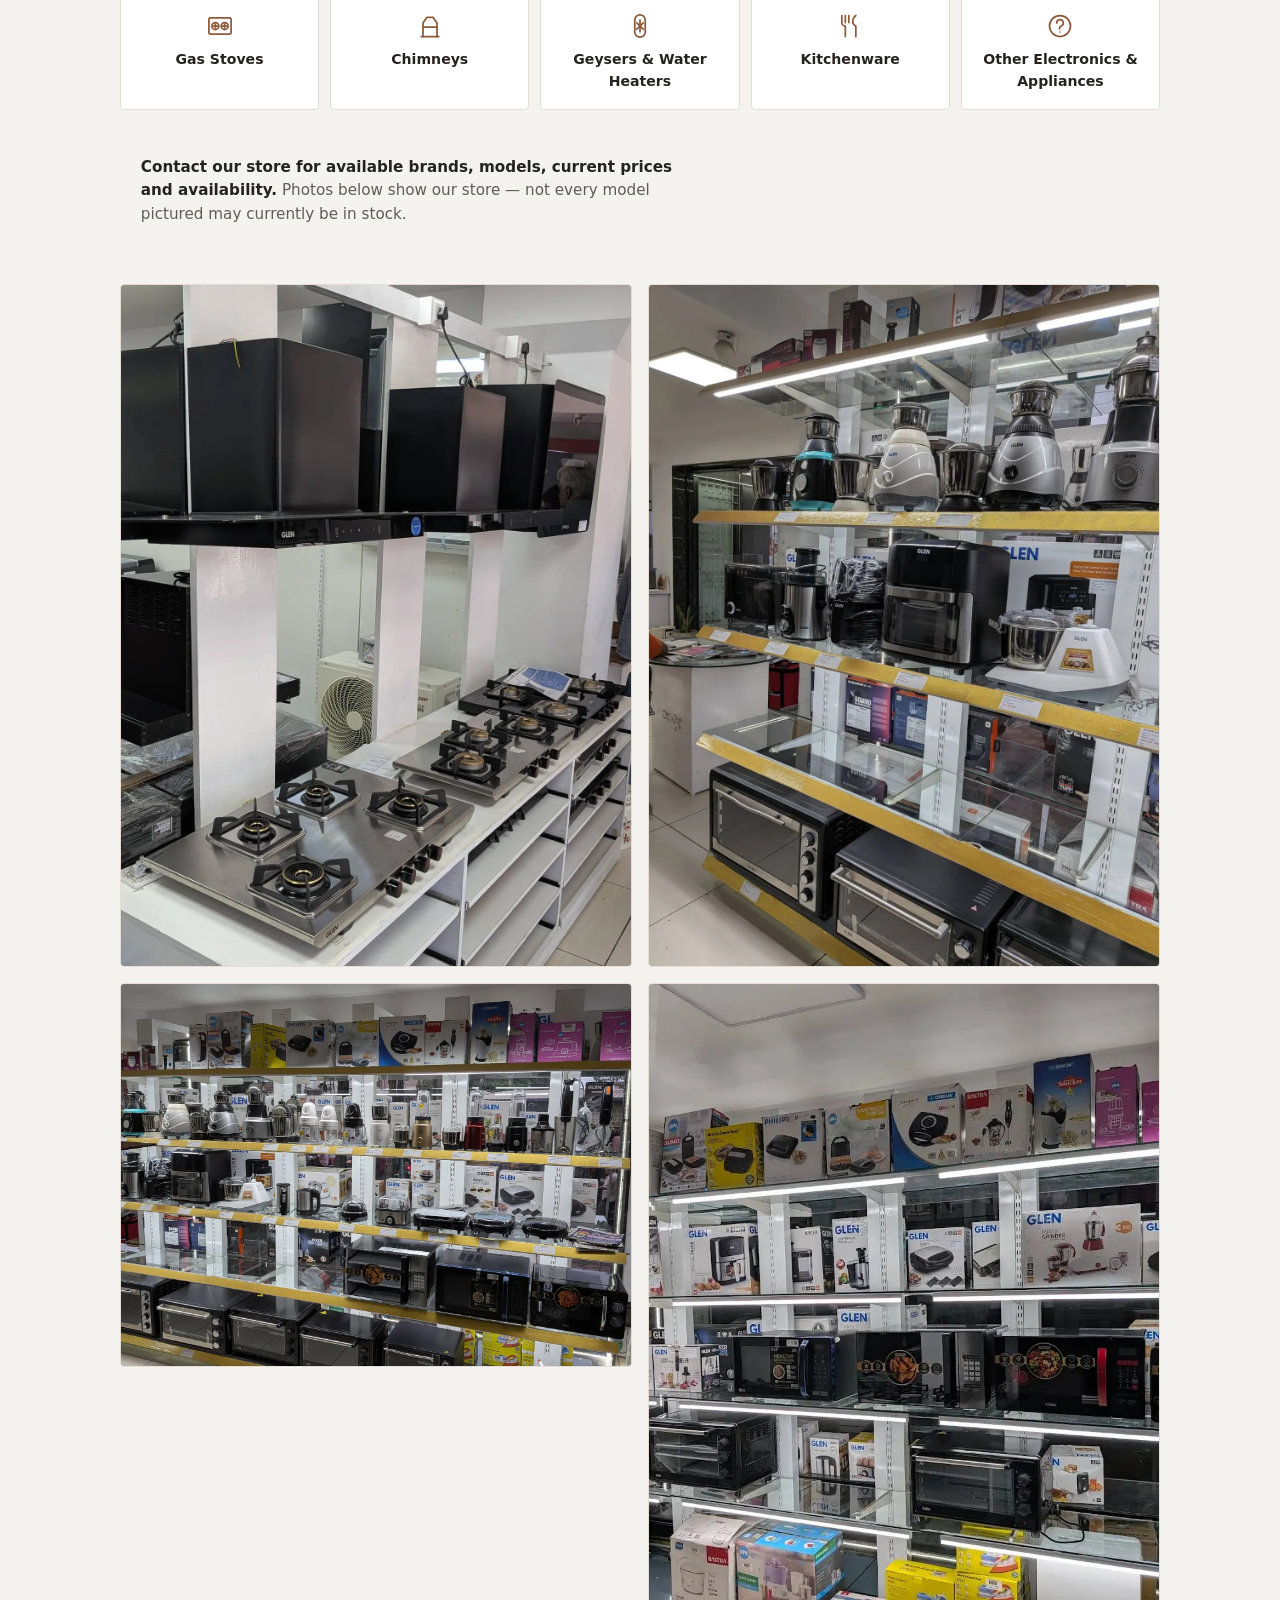
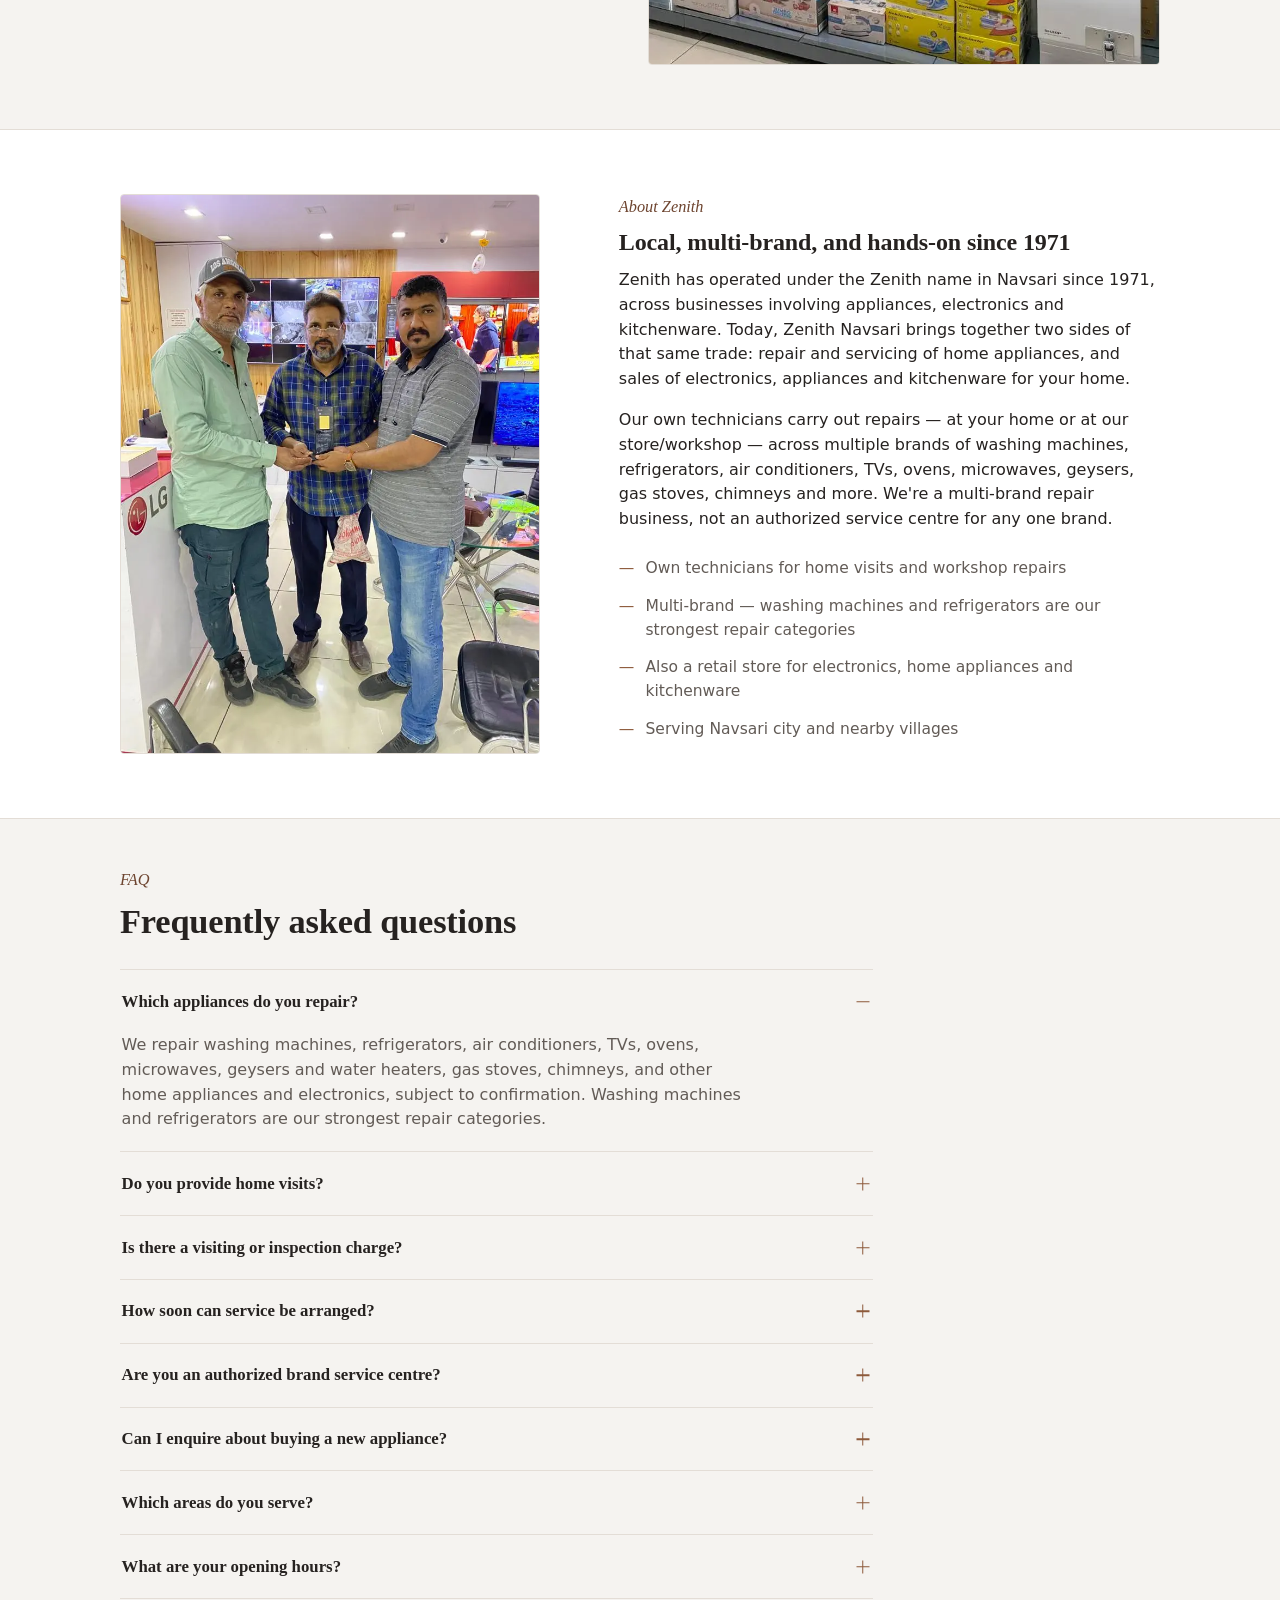
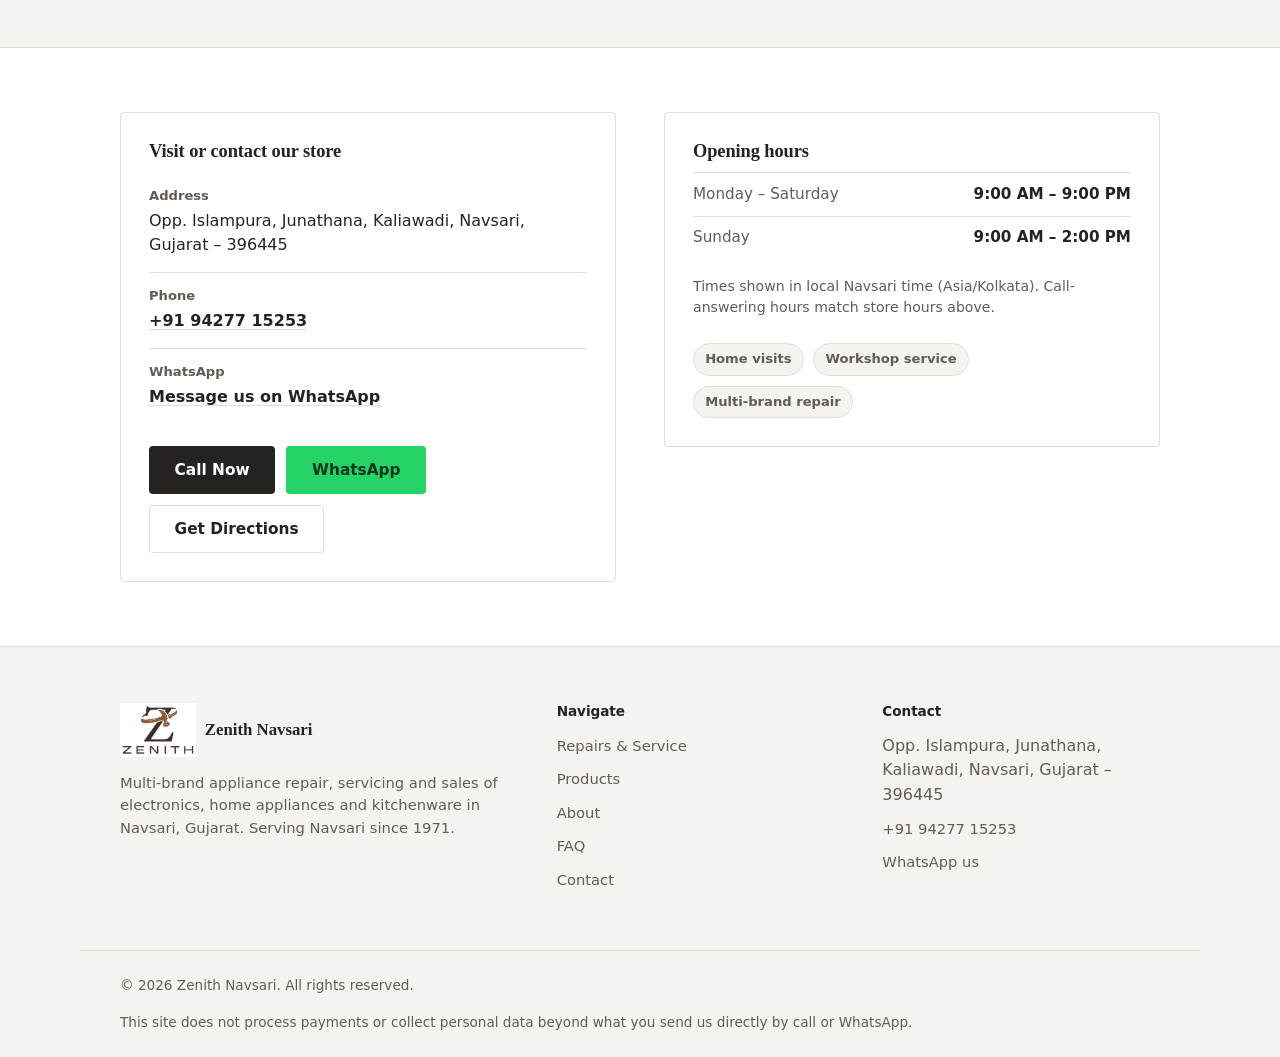
==== commit 1a5e1e5e: "Refine logo, compact repair cards and WhatsApp enquiries" ====
--- a/index.html
+++ b/index.html
@@ -31,7 +31,7 @@
 <header class="site-header">
   <div class="wrap site-header__bar">
     <a class="brand" href="#top" aria-label="Zenith Navsari home">
-      <img src="assets/images/logo-mark.png" alt="" width="40" height="40" />
+      <img src="assets/images/logo.png" alt="" width="90" height="64" />
       <span class="brand__name">Zenith Navsari</span>
     </a>
 
@@ -44,7 +44,7 @@
 
     <div class="header-actions">
       <a class="btn btn--ghost btn--sm" data-phone-href href="tel:+919427715253" data-track="header_call">Call</a>
-      <a class="btn btn--wa btn--sm" data-wa-general href="https://wa.me/919427715253" target="_blank" rel="noopener" data-track="header_whatsapp">WhatsApp</a>
+      <a class="btn btn--wa btn--sm" data-wa-general href="https://wa.me/919427715253?text=Hello%20Zenith%2C%20I%20need%20appliance%20repair%20service.%0APlease%20let%20me%20know%20your%20visiting%20charges%20and%20earliest%20available%20service%20time" target="_blank" rel="noopener" data-track="header_whatsapp">WhatsApp</a>
       <button class="nav-toggle" id="nav-toggle" aria-expanded="false" aria-controls="primary-nav" aria-label="Toggle menu">
         <svg viewBox="0 0 24 24" fill="none" stroke="currentColor" stroke-width="2" stroke-linecap="round"><line x1="3" y1="6" x2="21" y2="6"/><line x1="3" y1="12" x2="21" y2="12"/><line x1="3" y1="18" x2="21" y2="18"/></svg>
       </button>
@@ -65,7 +65,7 @@
         </p>
         <div class="hero__actions">
           <a class="btn btn--call" data-phone-href href="tel:+919427715253" data-track="hero_call">Call for Repair</a>
-          <a class="btn btn--wa" data-wa-general href="https://wa.me/919427715253" target="_blank" rel="noopener" data-track="hero_whatsapp">WhatsApp Us</a>
+          <a class="btn btn--wa" data-wa-general href="https://wa.me/919427715253?text=Hello%20Zenith%2C%20I%20need%20appliance%20repair%20service.%0APlease%20let%20me%20know%20your%20visiting%20charges%20and%20earliest%20available%20service%20time" target="_blank" rel="noopener" data-track="hero_whatsapp">WhatsApp Us</a>
         </div>
         <a class="hero__secondary-link" href="#products">Explore Products →</a>
       </div>
@@ -98,10 +98,10 @@
       </div>
 
       <div class="repair-cta">
-        <p class="repair-cta__hint" id="repair-cta-hint" aria-live="polite">Select an appliance above, or send a general enquiry:</p>
+        <p class="repair-cta__hint" id="repair-cta-hint" aria-live="polite">Select an appliance, or send a general enquiry.</p>
         <div class="repair-cta__actions">
           <a id="repair-call" class="btn btn--dark" data-phone-href href="tel:+919427715253" data-track="repair_call">Call</a>
-          <a id="repair-wa" class="btn btn--wa" href="https://wa.me/919427715253" target="_blank" rel="noopener" data-track="repair_whatsapp">WhatsApp</a>
+          <a id="repair-wa" class="btn btn--wa" href="https://wa.me/919427715253?text=Hello%20Zenith%2C%20I%20need%20appliance%20repair%20service.%0APlease%20let%20me%20know%20your%20visiting%20charges%20and%20earliest%20available%20service%20time" target="_blank" rel="noopener" data-track="repair_whatsapp">WhatsApp</a>
         </div>
       </div>
 
@@ -267,13 +267,13 @@
         <div class="contact-line">
           <div>
             <strong>WhatsApp</strong>
-            <a data-wa-general href="https://wa.me/919427715253" target="_blank" rel="noopener" data-track="contact_whatsapp">Message us on WhatsApp</a>
+            <a data-wa-general href="https://wa.me/919427715253?text=Hello%20Zenith%2C%20I%20need%20appliance%20repair%20service.%0APlease%20let%20me%20know%20your%20visiting%20charges%20and%20earliest%20available%20service%20time" target="_blank" rel="noopener" data-track="contact_whatsapp">Message us on WhatsApp</a>
           </div>
         </div>
 
         <div class="contact-card__actions">
           <a class="btn btn--call" data-phone-href href="tel:+919427715253" data-track="contact_call_btn">Call Now</a>
-          <a class="btn btn--wa" data-wa-general href="https://wa.me/919427715253" target="_blank" rel="noopener" data-track="contact_wa_btn">WhatsApp</a>
+          <a class="btn btn--wa" data-wa-general href="https://wa.me/919427715253?text=Hello%20Zenith%2C%20I%20need%20appliance%20repair%20service.%0APlease%20let%20me%20know%20your%20visiting%20charges%20and%20earliest%20available%20service%20time" target="_blank" rel="noopener" data-track="contact_wa_btn">WhatsApp</a>
           <a class="btn btn--ghost" data-maps-link href="https://share.google/sqLTxxwGvnfLqPRpV" target="_blank" rel="noopener" data-track="contact_directions">Get Directions</a>
         </div>
       </div>
@@ -305,7 +305,7 @@
   <div class="wrap footer-grid">
     <div>
       <div class="footer-brand">
-        <img src="assets/images/logo-mark.png" alt="" width="34" height="34" />
+        <img src="assets/images/logo.png" alt="" width="76" height="54" />
         <span>Zenith Navsari</span>
       </div>
       <p>Multi-brand appliance repair, servicing and sales of electronics, home appliances and kitchenware in Navsari, Gujarat. Serving Navsari since 1971.</p>
@@ -327,7 +327,7 @@
       <ul class="footer-links">
         <li><span data-address>Opp. Islampura, Junathana, Kaliawadi, Navsari, Gujarat – 396445</span></li>
         <li><a data-phone-href href="tel:+919427715253" data-phone-display>+91 94277 15253</a></li>
-        <li><a data-wa-general href="https://wa.me/919427715253" target="_blank" rel="noopener">WhatsApp us</a></li>
+        <li><a data-wa-general href="https://wa.me/919427715253?text=Hello%20Zenith%2C%20I%20need%20appliance%20repair%20service.%0APlease%20let%20me%20know%20your%20visiting%20charges%20and%20earliest%20available%20service%20time" target="_blank" rel="noopener">WhatsApp us</a></li>
       </ul>
     </div>
   </div>
@@ -344,7 +344,7 @@
     <svg viewBox="0 0 24 24" fill="none" stroke="currentColor" stroke-width="2" stroke-linecap="round" stroke-linejoin="round" aria-hidden="true"><path d="M22 16.92v3a2 2 0 0 1-2.18 2 19.79 19.79 0 0 1-8.63-3.07 19.5 19.5 0 0 1-6-6 19.79 19.79 0 0 1-3.07-8.67A2 2 0 0 1 4.11 2h3a2 2 0 0 1 2 1.72c.127.96.361 1.903.7 2.81a2 2 0 0 1-.45 2.11L8.09 9.91a16 16 0 0 0 6 6l1.27-1.27a2 2 0 0 1 2.11-.45c.907.339 1.85.573 2.81.7A2 2 0 0 1 22 16.92z"/></svg>
     Call Now
   </a>
-  <a class="sticky-bar__wa" data-wa-general href="https://wa.me/919427715253" target="_blank" rel="noopener" data-track="sticky_whatsapp">
+  <a class="sticky-bar__wa" data-wa-general href="https://wa.me/919427715253?text=Hello%20Zenith%2C%20I%20need%20appliance%20repair%20service.%0APlease%20let%20me%20know%20your%20visiting%20charges%20and%20earliest%20available%20service%20time" target="_blank" rel="noopener" data-track="sticky_whatsapp">
     <svg viewBox="0 0 24 24" fill="currentColor" aria-hidden="true"><path d="M12.04 2C6.58 2 2.13 6.45 2.13 11.91c0 1.75.46 3.45 1.32 4.95L2 22l5.29-1.39a9.9 9.9 0 0 0 4.75 1.21h.01c5.46 0 9.9-4.45 9.9-9.91C21.96 6.45 17.5 2 12.04 2Zm5.8 14.14c-.25.7-1.45 1.34-2 1.43-.51.08-1.16.11-1.87-.12-.43-.14-.98-.32-1.69-.63-2.97-1.28-4.9-4.27-5.05-4.47-.15-.2-1.2-1.6-1.2-3.05 0-1.45.76-2.16 1.03-2.46.27-.3.59-.37.79-.37.2 0 .4 0 .57.01.18.01.43-.07.67.51.25.6.85 2.08.92 2.23.07.15.12.33.02.53-.1.2-.15.32-.3.49-.15.17-.31.38-.44.51-.15.15-.3.31-.13.61.17.3.76 1.25 1.63 2.02 1.12.99 2.06 1.3 2.37 1.45.31.15.49.13.67-.08.18-.2.76-.88.97-1.18.2-.3.4-.25.67-.15.27.1 1.75.82 2.05.97.3.15.5.22.57.35.08.13.08.72-.17 1.42Z"/></svg>
     WhatsApp
   </a>
--- a/assets/css/styles.css
+++ b/assets/css/styles.css
@@ -1028,3 +1028,33 @@
  .hours-table td { overflow-wrap: anywhere; }
 }
 @media (max-width: 720px) { .sticky-bar { height: calc(var(--sticky-bar-height) + env(safe-area-inset-bottom, 0px)); } }
+
+/* Compact editorial refinement */
+:root { --radius: 4px; --gap: 1rem; }
+.brand img { width: 90px; height: 64px; object-fit: contain; flex-shrink: 0; }
+.footer-brand img { width: 76px; height: 54px; object-fit: contain; }
+.section { padding-block: clamp(2.5rem, 5vw, 4rem); }
+.section--tight { padding-block: clamp(2rem, 4vw, 3rem); }
+.section-head { margin-bottom: 1.75rem; }
+.btn, .hero__media, .gallery-strip figure, .about-media, .products-note { border-radius: 4px; }
+.ticket-grid { gap: .75rem; }
+.ticket-card { display: grid; grid-template-columns: 24px minmax(0,1fr); column-gap: .65rem; row-gap: .35rem; padding: 1rem; align-content: start; }
+.ticket-card__icon { width: 22px; height: 22px; margin: 0; }
+.ticket-card__title { font-size: 1rem; line-height: 1.3; margin: 0; padding-right: 1.3rem; }
+.ticket-card__blurb { grid-column: 2; font-size: .9rem; line-height: 1.45; }
+.ticket-card__check { width: 18px; height: 18px; top: 1rem; right: .8rem; }
+.ticket-card:has(.ticket-card__radio:checked) .ticket-card__check::after { left: 5px; top: 1px; }
+.ticket-card__radio:focus-visible ~ * { outline: none; }
+.ticket-card:focus-within { outline: 3px solid var(--focus); outline-offset: 3px; }
+.repair-cta { margin-top: 1rem; padding-top: 1rem; }
+.repair-cta__hint { font-family: var(--font-body); font-size: .9rem; font-style: normal; }
+.product-tile { padding: 1rem .7rem; }
+@media (max-width: 720px) {
+ .repair-cta__actions { display: none; }
+ .sticky-bar { min-height: calc(64px + env(safe-area-inset-bottom, 0px)); }
+}
+@media (max-width: 540px) {
+ .brand img { width: 70px; height: 50px; }
+ .brand__name { font-size: 1rem; }
+ .ticket-card { padding: .85rem 1rem; }
+}
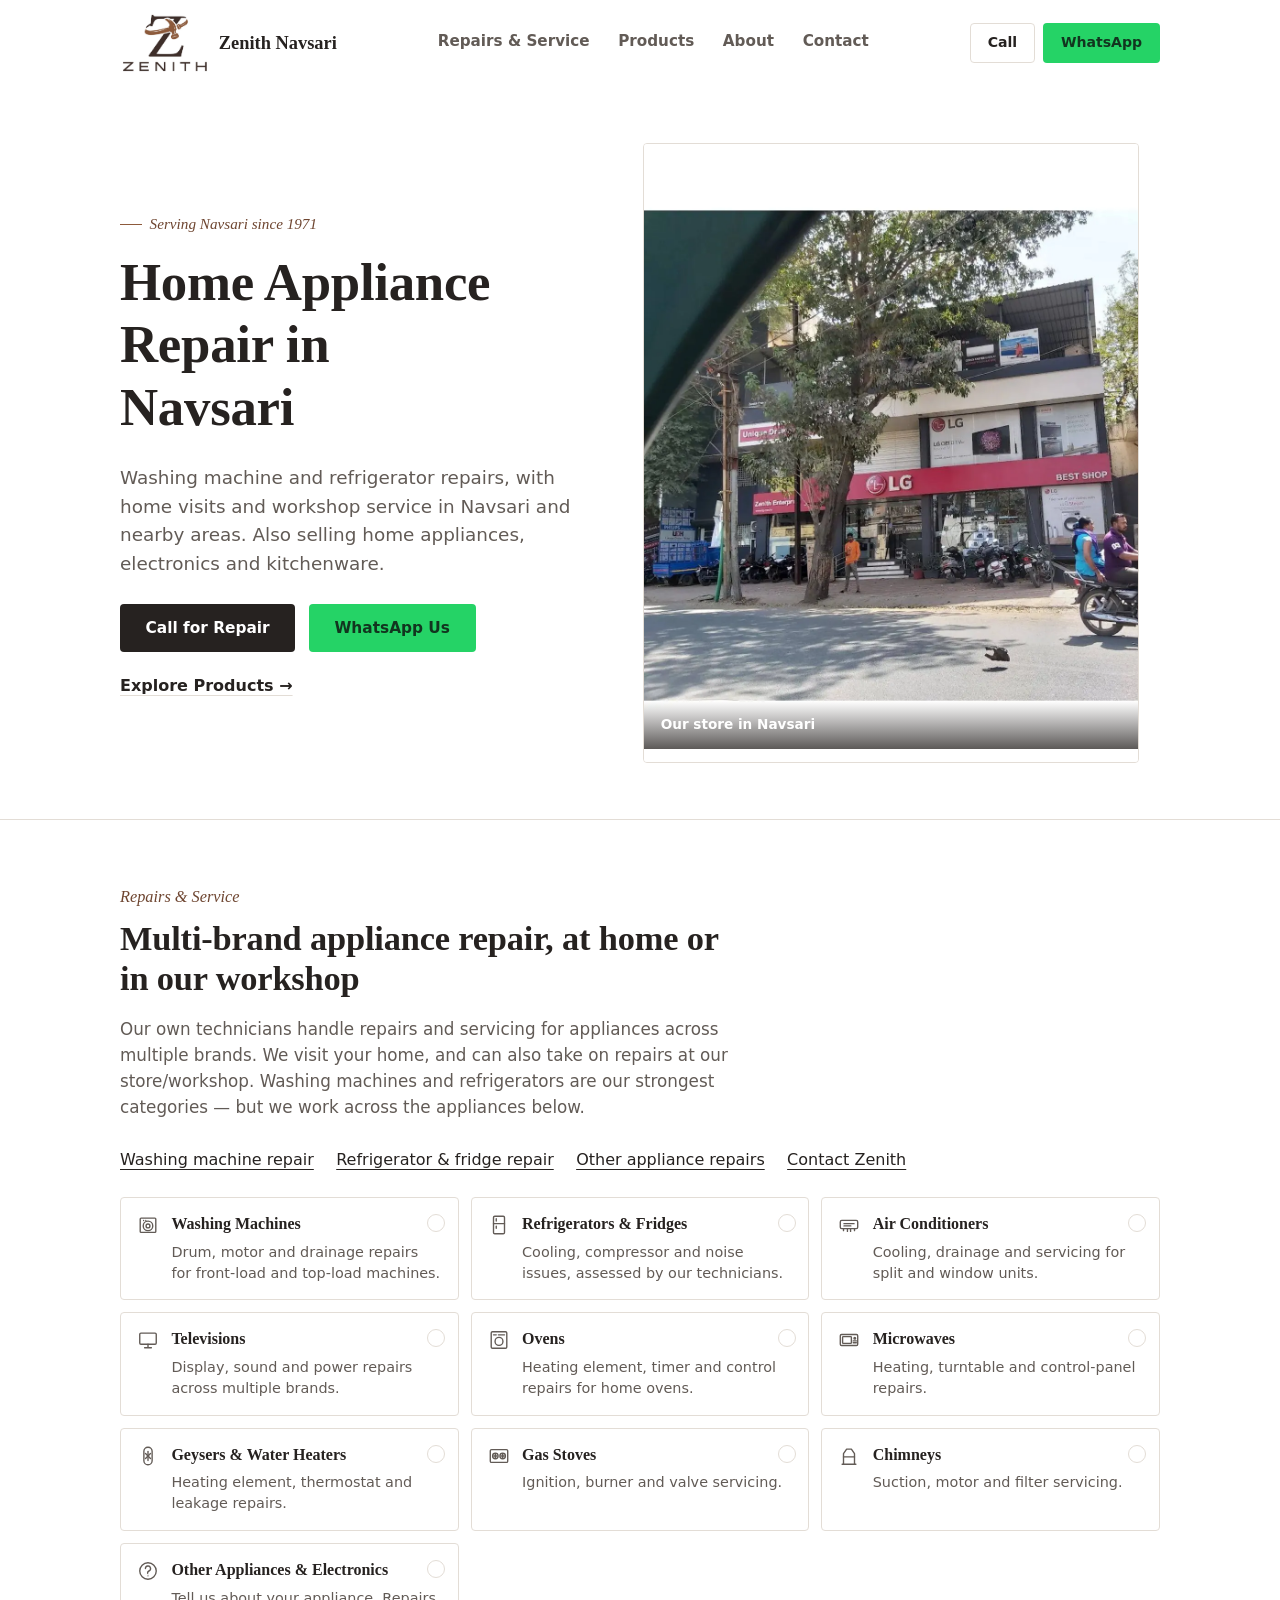
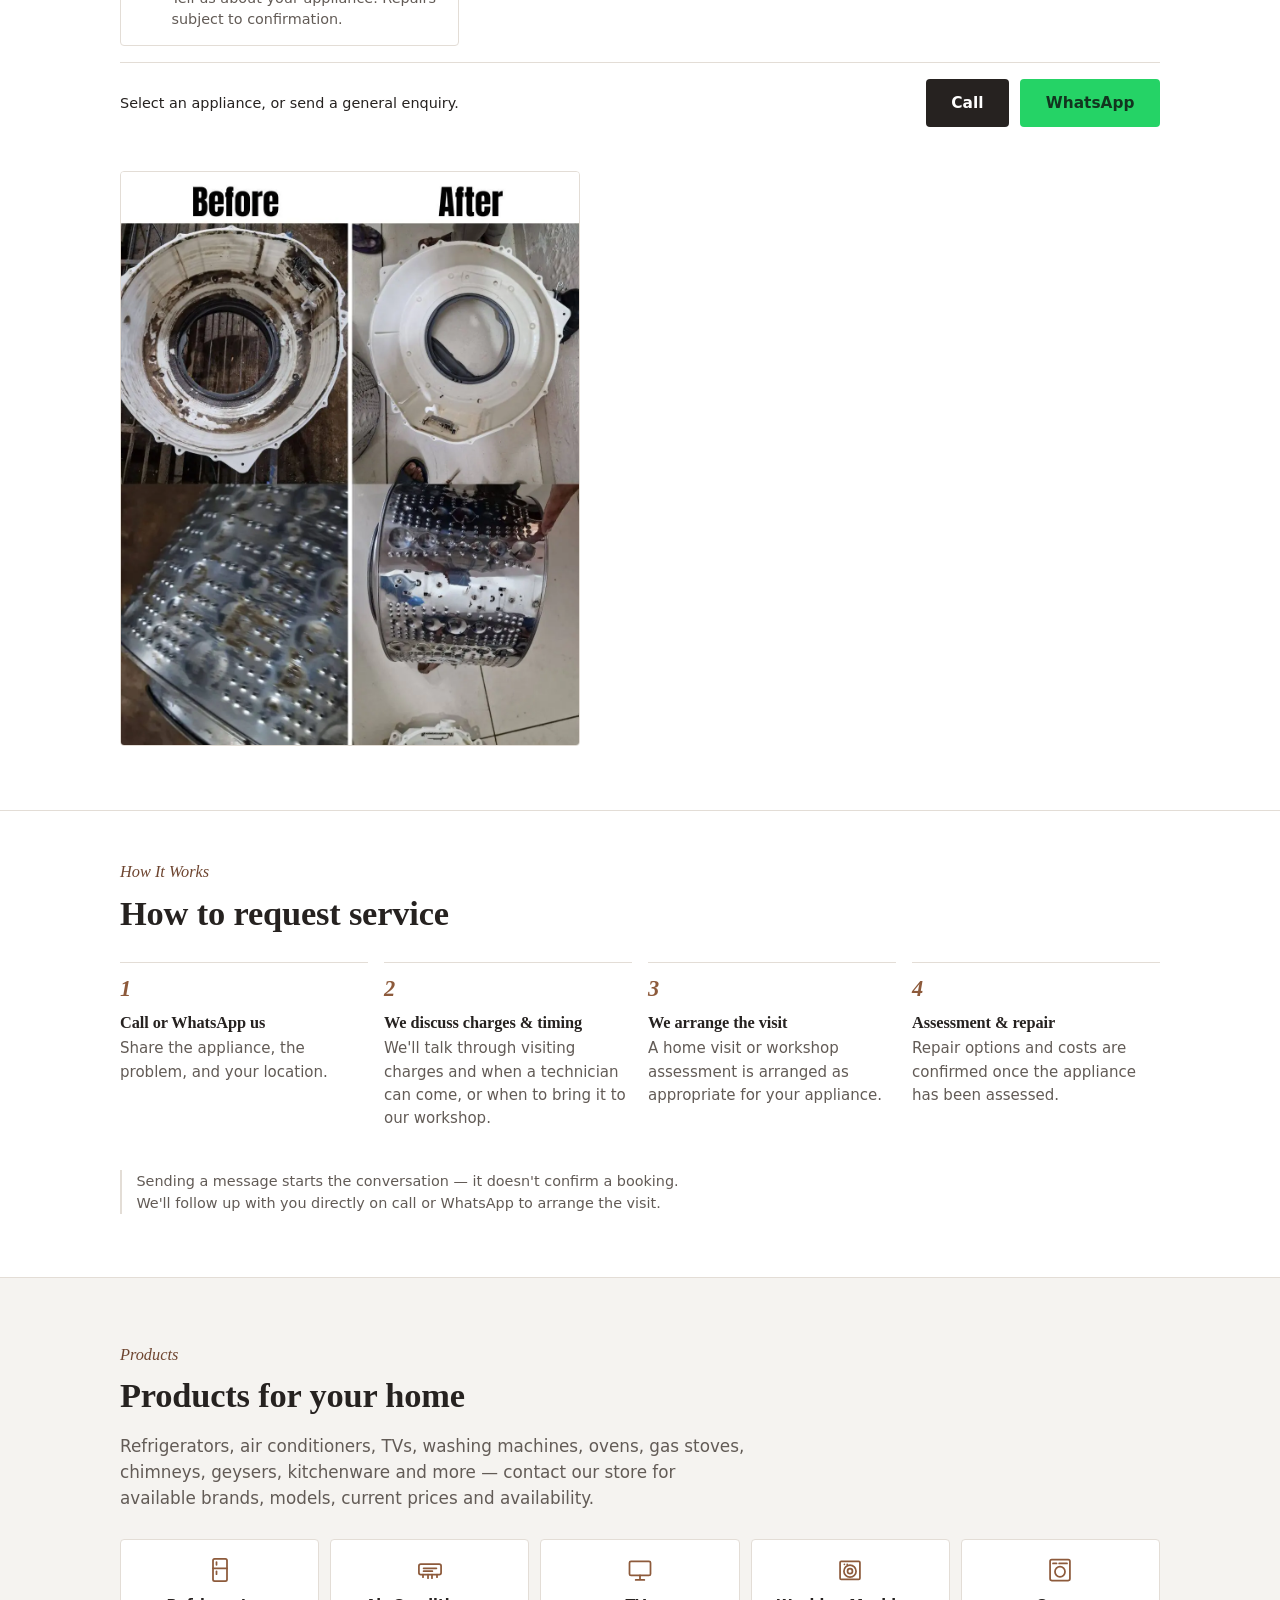
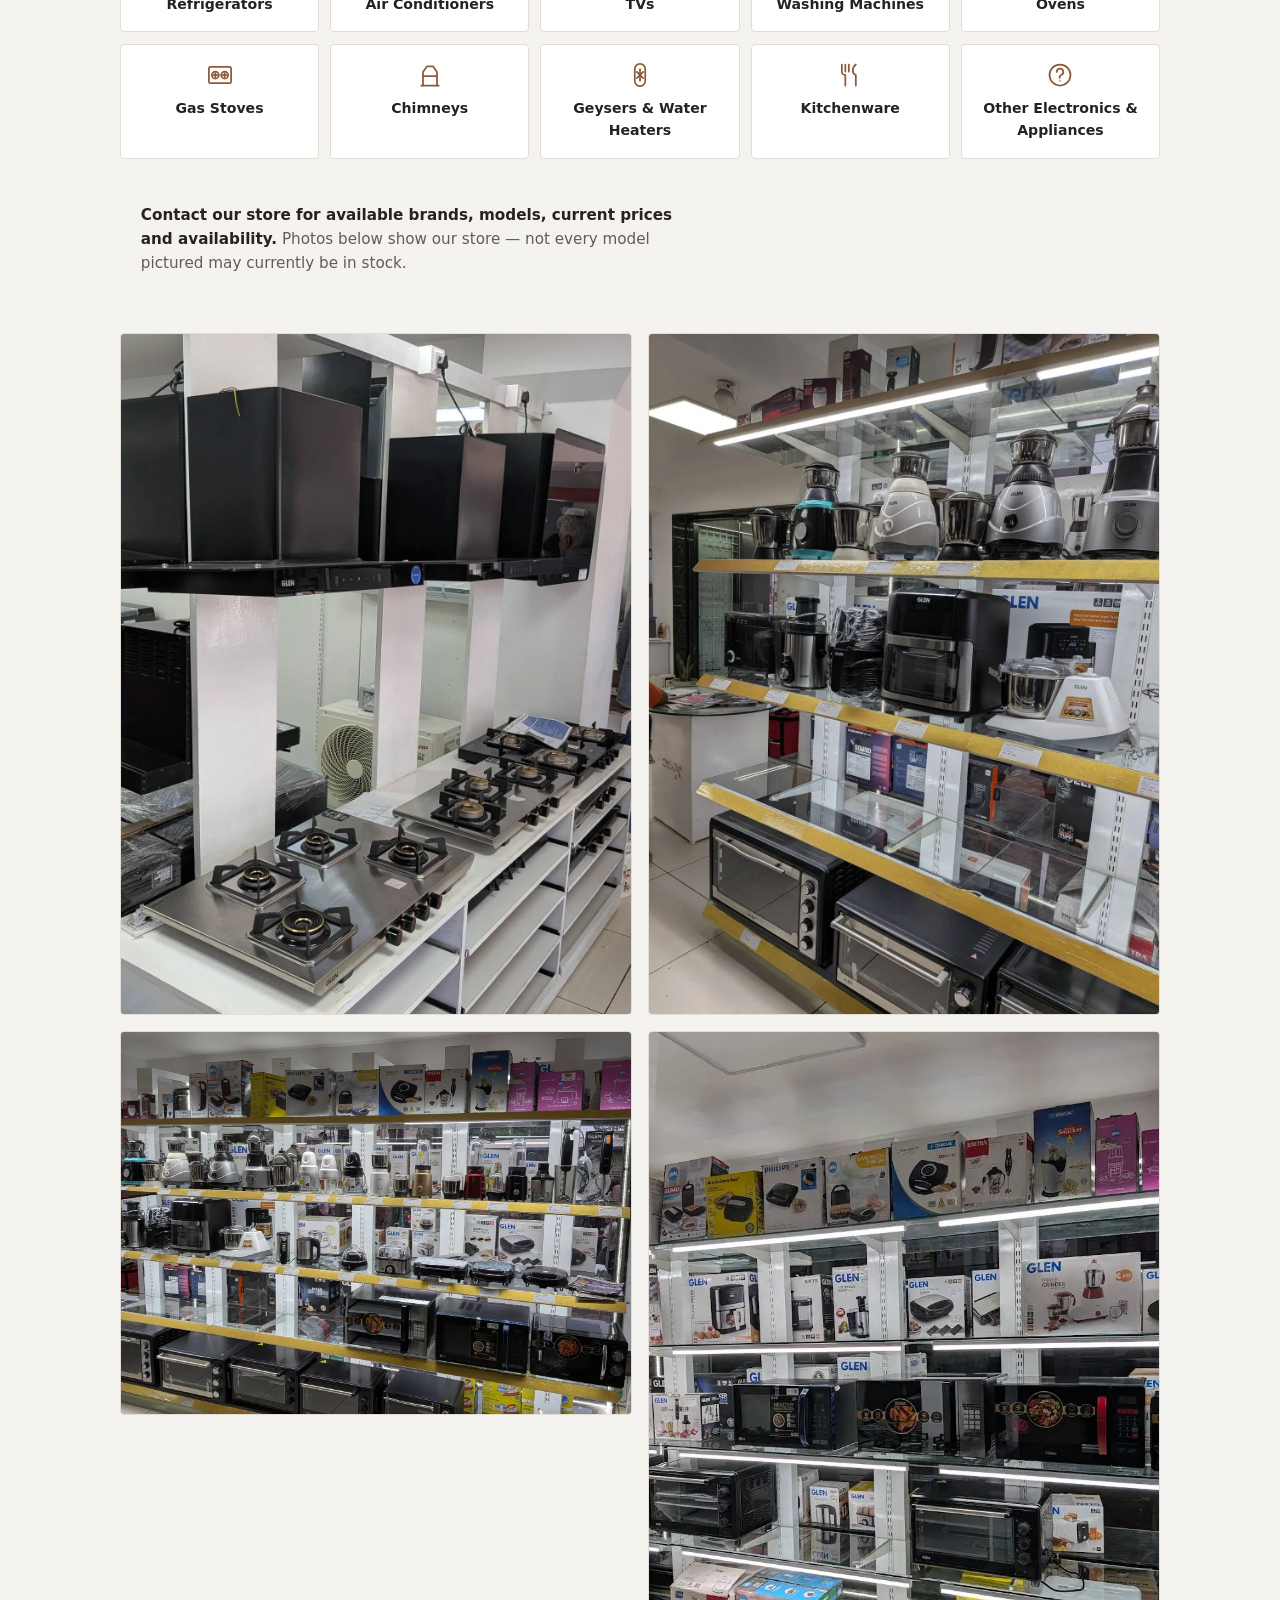
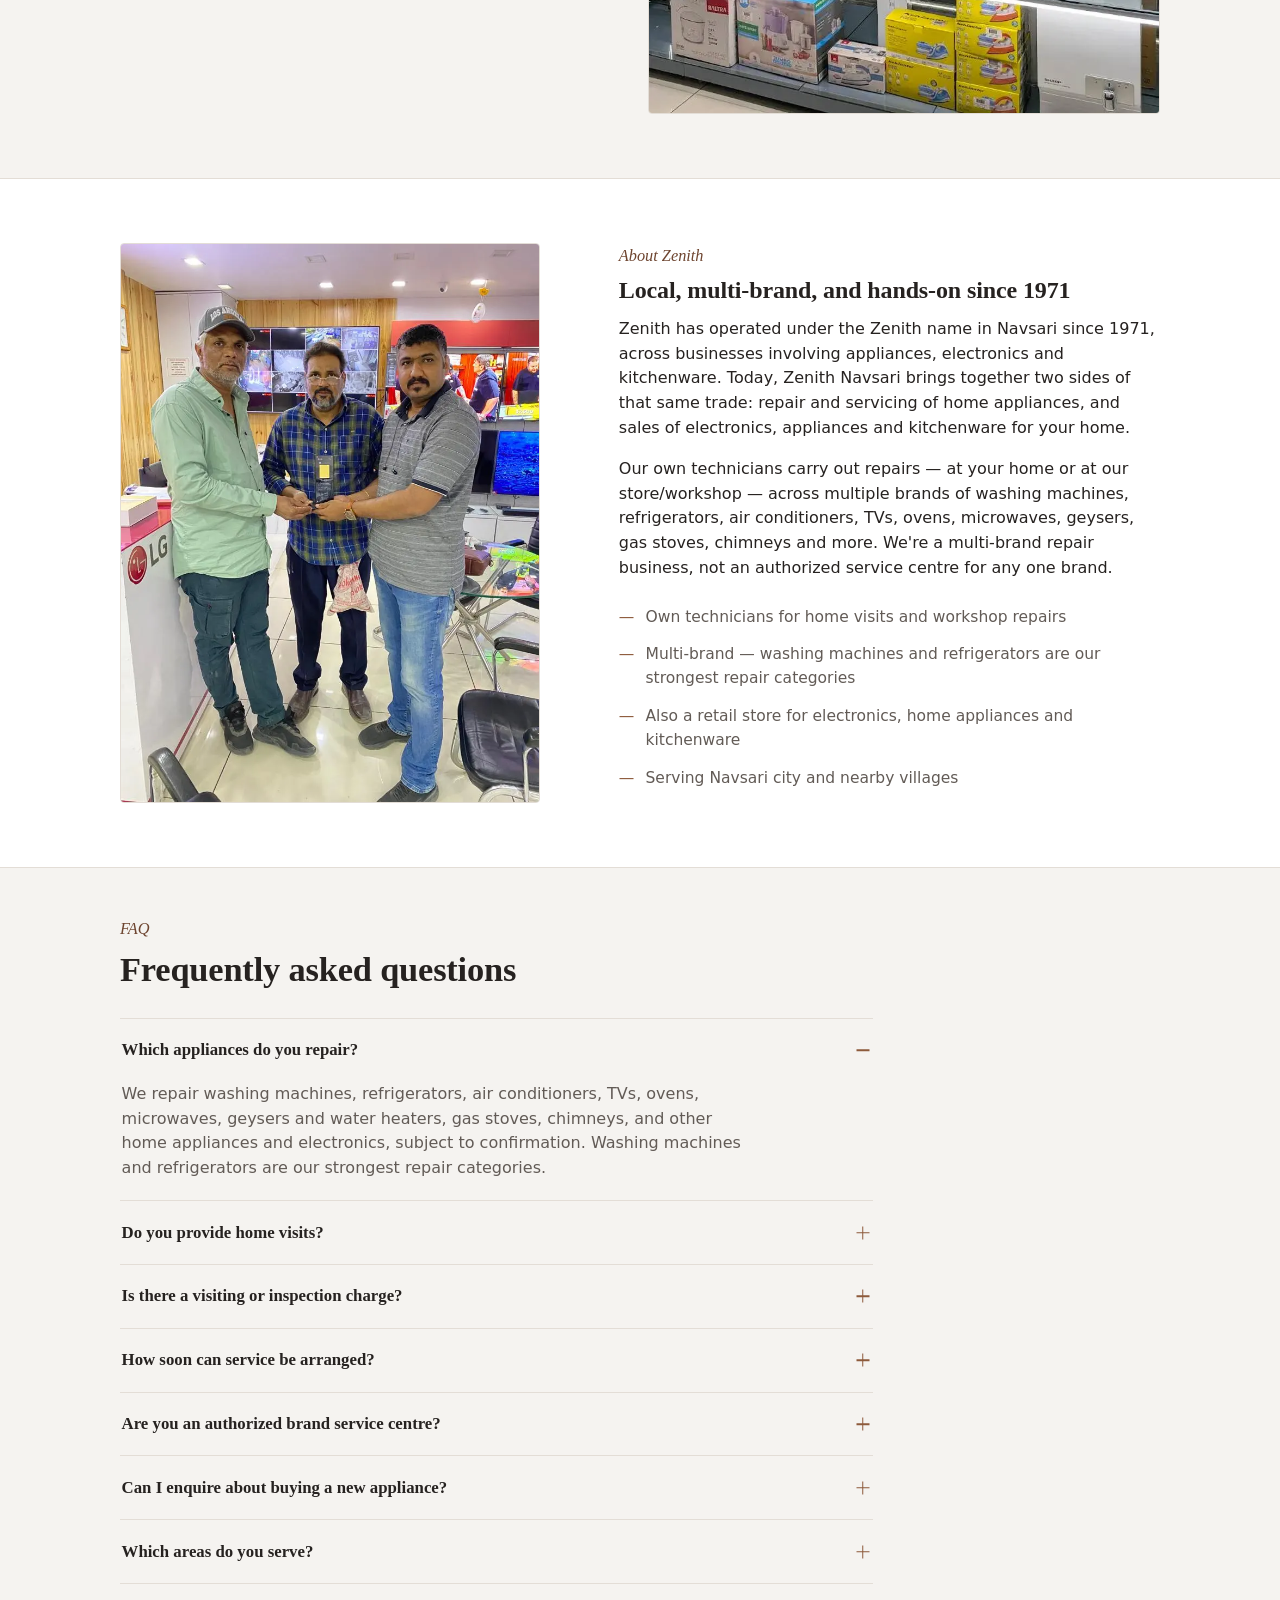
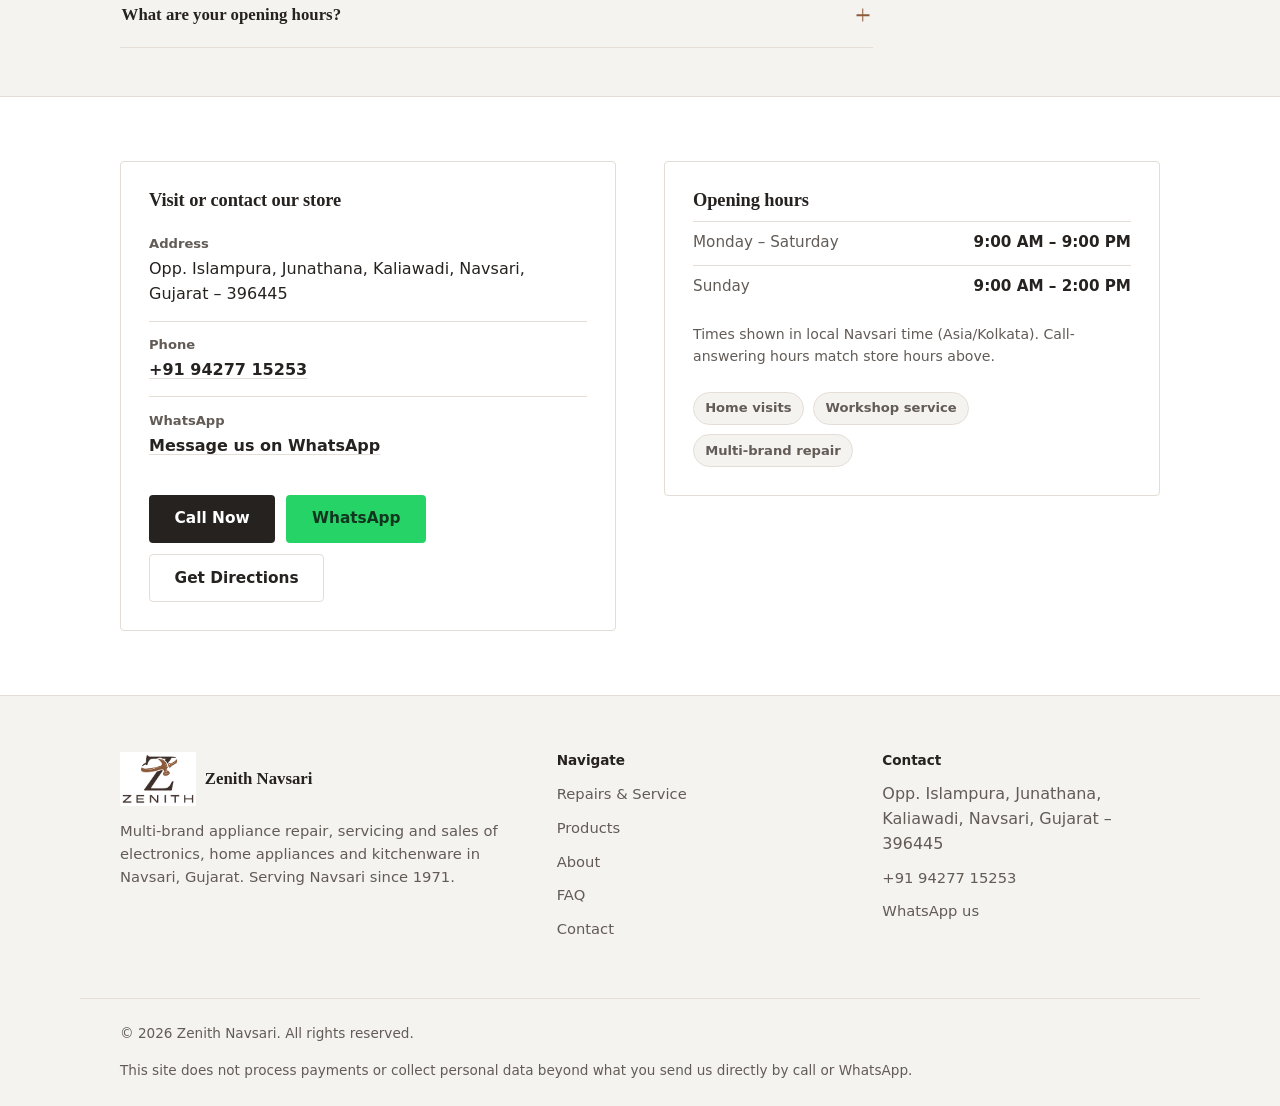
==== commit 73e10828: "Add local repair SEO pages and align Vercel canonical URLs" ====
--- a/index.html
+++ b/index.html
@@ -3,18 +3,18 @@
 <head>
 <meta charset="UTF-8" />
 <meta name="viewport" content="width=device-width, initial-scale=1" />
-<title>Zenith Navsari — Appliance Repair, Service &amp; Sales in Navsari</title>
-<meta name="description" content="Multi-brand appliance repair and servicing in Navsari — washing machines, refrigerators, ACs, TVs and more. Home visits and workshop service. Also selling electronics, home appliances and kitchenware. Serving Navsari since 1971." />
+<title>Appliance Repair in Navsari | Washing Machines &amp; Fridges | Zenith</title>
+<meta name="description" content="Washing machine, refrigerator and home appliance repair in Navsari. Home visits and workshop service through Zenith. Call or WhatsApp to discuss charges and availability." />
 <meta name="theme-color" content="#2c211d" />
 
-<!-- TODO: update to your live domain once hosted (see README) -->
-<link rel="canonical" href="https://zenith-navsari.aakiflok52-al.chatgpt.site/" />
-<meta property="og:url" content="https://zenith-navsari.aakiflok52-al.chatgpt.site/" />
+
+<link rel="canonical" href="https://zenithweb-gold.vercel.app/" />
+<meta property="og:url" content="https://zenithweb-gold.vercel.app/" />
 
 <meta property="og:type" content="business.business" />
 <meta property="og:title" content="Zenith Navsari — Appliance Repair, Service & Sales in Navsari" />
 <meta property="og:description" content="Multi-brand appliance repair, home visits, and electronics, appliances and kitchenware for your home. Serving Navsari since 1971." />
-<meta property="og:image" content="https://zenith-navsari.aakiflok52-al.chatgpt.site/assets/images/logo.png" />
+<meta property="og:image" content="https://zenithweb-gold.vercel.app/assets/images/logo.png" />
 
 <link rel="icon" href="assets/images/favicon.ico" sizes="any" />
 <link rel="icon" href="assets/images/favicon.png" type="image/png" />
@@ -23,6 +23,7 @@
 <link rel="preconnect" href="https://fonts.googleapis.com" />
 <link rel="preconnect" href="https://fonts.gstatic.com" crossorigin />
 <link rel="stylesheet" href="assets/css/styles.css" />
+<script type="application/ld+json">{"@context":"https://schema.org","@type":"LocalBusiness","@id":"https://zenithweb-gold.vercel.app/#business","name":"Zenith Navsari","alternateName":"Zenith Enterprise","url":"https://zenithweb-gold.vercel.app/","image":"https://zenithweb-gold.vercel.app/assets/images/logo.png","telephone":"+91 94277 15253","address":{"@type":"PostalAddress","streetAddress":"Opp. Islampura, Junathana, Kaliawadi","addressLocality":"Navsari","addressRegion":"Gujarat","postalCode":"396445","addressCountry":"IN"},"areaServed":"Navsari and nearby areas","hasMap":"https://share.google/sqLTxxwGvnfLqPRpV","openingHoursSpecification":[{"@type":"OpeningHoursSpecification","dayOfWeek":["Monday","Tuesday","Wednesday","Thursday","Friday","Saturday"],"opens":"09:00","closes":"21:00"},{"@type":"OpeningHoursSpecification","dayOfWeek":["Sunday"],"opens":"09:00","closes":"14:00"}]}</script>
 </head>
 <body>
 <a class="skip-link" href="#main">Skip to content</a>
@@ -59,9 +60,9 @@
     <div class="wrap hero__grid">
       <div class="hero__copy">
         <span class="hero__heritage">Serving Navsari since 1971</span>
-        <h1>Appliance Repair, Service &amp; Sales in Navsari</h1>
+        <h1>Home Appliance Repair in Navsari</h1>
         <p class="hero__lead">
-          Multi-brand appliance repairs, home visits, and electronics, appliances and kitchenware for your home.
+          Washing machine and refrigerator repairs, with home visits and workshop service in Navsari and nearby areas. Also selling home appliances, electronics and kitchenware.
         </p>
         <div class="hero__actions">
           <a class="btn btn--call" data-phone-href href="tel:+919427715253" data-track="hero_call">Call for Repair</a>
@@ -93,7 +94,8 @@
         </p>
       </div>
 
-      <div class="ticket-grid" id="repair-grid" role="radiogroup" aria-label="Select an appliance">
+      <nav class="service-links" aria-label="Repair service pages"><a href="/washing-machine-repair-navsari/">Washing machine repair</a><a href="/refrigerator-repair-navsari/">Refrigerator &amp; fridge repair</a><a href="/other-appliance-repair-navsari/">Other appliance repairs</a><a href="/contact/">Contact Zenith</a></nav>
+<div class="ticket-grid" id="repair-grid" role="radiogroup" aria-label="Select an appliance">
         <!-- Populated by main.js from REPAIR_CATEGORIES -->
       </div>
 
@@ -241,7 +243,14 @@
         <h2>Frequently asked questions</h2>
       </div>
       <div class="faq-list" id="faq-list">
-        <!-- Populated by main.js from FAQS -->
+        <details class="faq-item"><summary class="faq-item__q">Which appliances do you repair?</summary><div class="faq-item__a"><p>We repair washing machines, refrigerators, air conditioners, TVs, ovens, microwaves, geysers and water heaters, gas stoves, chimneys, and other home appliances and electronics, subject to confirmation. Washing machines and refrigerators are our strongest repair categories.</p></div></details>
+<details class="faq-item"><summary class="faq-item__q">Do you provide home visits?</summary><div class="faq-item__a"><p>Yes. Our technicians carry out home visits, and repairs can also be done at our store/workshop depending on the appliance and issue.</p></div></details>
+<details class="faq-item"><summary class="faq-item__q">Is there a visiting or inspection charge?</summary><div class="faq-item__a"><p>Visiting/inspection charges apply. Contact us for details.</p></div></details>
+<details class="faq-item"><summary class="faq-item__q">How soon can service be arranged?</summary><div class="faq-item__a"><p>We aim to arrange service within approximately 1–2 days, depending on technician availability, your location and the problem. Earlier service may sometimes be possible, but we don't guarantee same-day service.</p></div></details>
+<details class="faq-item"><summary class="faq-item__q">Are you an authorized brand service centre?</summary><div class="faq-item__a"><p>We are a multi-brand repair business and are not an authorized service centre for any particular brand.</p></div></details>
+<details class="faq-item"><summary class="faq-item__q">Can I enquire about buying a new appliance?</summary><div class="faq-item__a"><p>Yes. Contact our store for available brands, models, current prices and availability of refrigerators, air conditioners, TVs, washing machines, ovens, gas stoves, chimneys, geysers, kitchenware and more.</p></div></details>
+<details class="faq-item"><summary class="faq-item__q">Which areas do you serve?</summary><div class="faq-item__a"><p>We serve Navsari city and nearby villages.</p></div></details>
+<details class="faq-item"><summary class="faq-item__q">What are your opening hours?</summary><div class="faq-item__a"><p>Monday – Saturday, 9:00 AM – 9:00 PM; Sunday, 9:00 AM – 2:00 PM (Asia/Kolkata).</p></div></details>
       </div>
     </div>
   </section>
--- a/assets/css/styles.css
+++ b/assets/css/styles.css
@@ -1058,3 +1058,14 @@
  .brand__name { font-size: 1rem; }
  .ticket-card { padding: .85rem 1rem; }
 }
+
+.service-links { display:flex; flex-wrap:wrap; gap:.7rem 1.4rem; margin:1.5rem 0; font-size:1rem; }
+.service-links a { text-underline-offset:4px; }
+.service-page { padding-block:2rem 3rem; }
+.service-page > nav { margin-bottom:1.5rem; }
+.service-page h1 { font-size:clamp(2rem,4vw,3rem); max-width:24ch; }
+.service-copy { max-width:72ch; }
+.service-copy section { margin-block:2.5rem; }
+.service-copy h2 { font-size:1.5rem; }
+.service-copy figure { margin:2rem 0; }
+.service-copy img { width:100%; max-width:460px; height:auto; }
